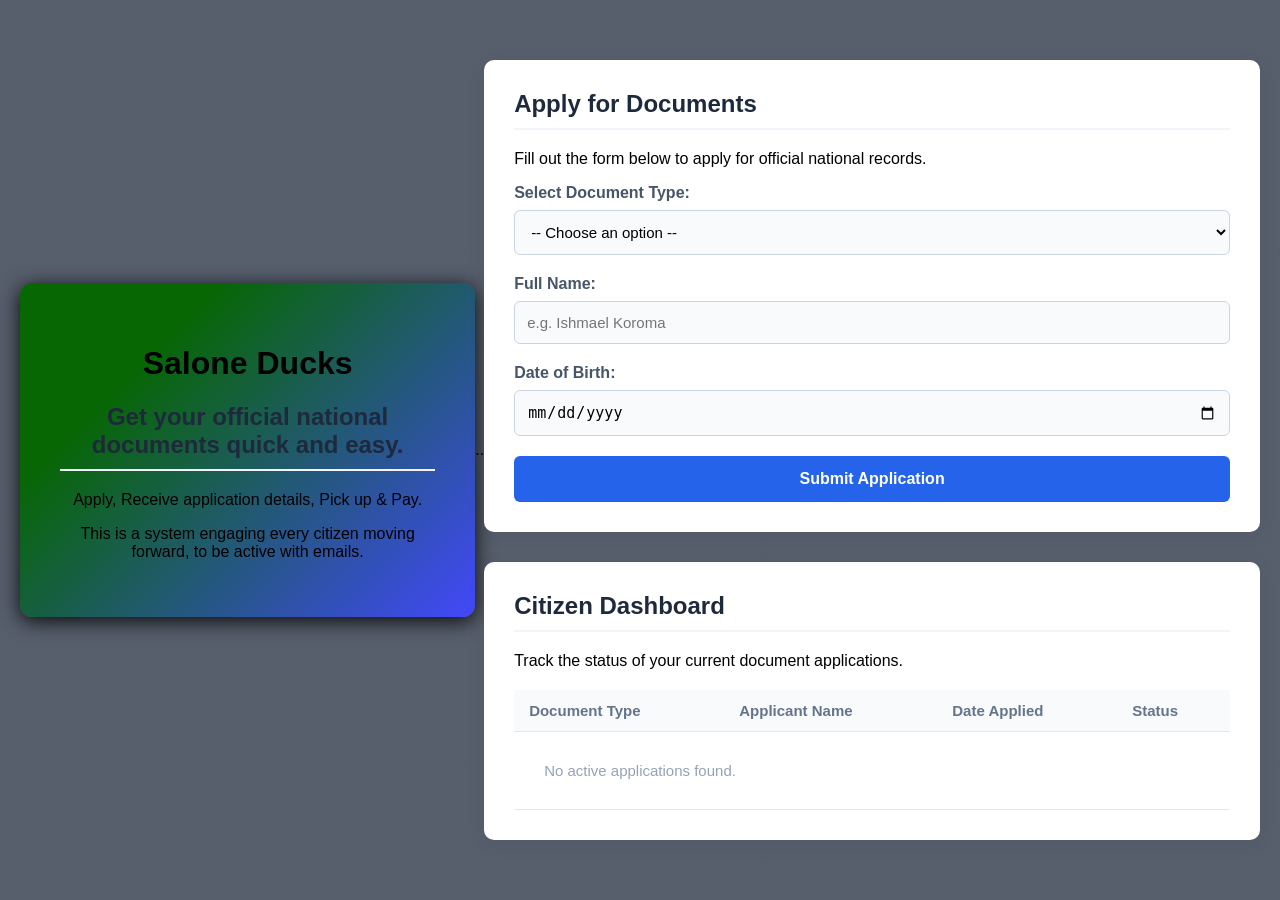
==== index.html @ 79b1b348 "Add files via upload" ====
<!DOCTYPE html>
<html lang="en">
<head>
    <meta charset="UTF-8">
    <meta name="viewport" content="width=device-width, initial-scale=1.0">
    <title>National Document Gateway</title>
    <link rel="stylesheet" href="style.css">
</head>
<body>

    <div class="hero">
    
            <h1>Salone Ducks</h1>
            <h2>Get your official national documents quick and easy.</h2>
            <p>Apply, Receive application details, Pick up & Pay.</p>
            <p>This is a system engaging every citizen moving forward, to be active with emails.</p>


    </div>

    <div>
        <p>..</p>
    </div>

    <div class="portal-layout">
        <div class="form-container">
            <h2>Apply for Documents</h2>
            <p>Fill out the form below to apply for official national records.</p>
            
            <form id="applicationForm">
                <div class="form-group">
                    <label for="documentType">Select Document Type:</label>
                    <select id="documentType" required>
                        <option value="" disabled selected>-- Choose an option --</option>
                        <option value="National ID">National ID Card</option>
                        <option value="Passport">National Passport</option>
                        <option value="Drivers License">Driver's License</option>
                    </select>
                </div>

                <div class="form-group">
                    <label for="fullName">Full Name:</label>
                    <input type="text" id="fullName" placeholder="e.g. Ishmael Koroma" required>
                </div>

                <div class="form-group">
                    <label for="dob">Date of Birth:</label>
                    <input type="date" id="dob" required>
                </div>

                <button type="submit" id="submitBtn">Submit Application</button>
            </form>
        </div>

        <div class="dashboard-container">
            <h2>Citizen Dashboard</h2>
            <p>Track the status of your current document applications.</p>
            
            <table class="dashboard-table">
                <thead>
                    <tr>
                        <th>Document Type</th>
                        <th>Applicant Name</th>
                        <th>Date Applied</th>
                        <th>Status</th>
                    </tr>
                </thead>
                <tbody id="dashboardRows">
                    <tr id="noDataRow">
                        <td colspan="4" class="no-data">No active applications found.</td>
                    </tr>
                </tbody>
            </table>
        </div>
    </div>

    <script src="script.js"></script>
</body>
</html>
---- style.css ----
body {
    font-family: 'Segoe UI', Tahoma, Geneva, Verdana, sans-serif;
    background: linear-gradient(135deg, #f4f6f8 0%, #e2e8f0 100%);
    margin: 0;
    padding: 20px;
    display: flex;
    justify-content: center;
    align-items: center;
    min-height: 100vh;
    box-sizing: border-box;
}

.hero {
    background: linear-gradient(135deg, #076703 25%, #4248fa 100%);
    padding: 40px;
    border-radius: 12px;
    text-align: center;
    max-width: 800px;
    box-shadow: 0 4px 20px rgba(0, 0, 0, 0.9);
}

/* Two-column responsive layout */
.portal-layout {
    display: flex;
    gap: 30px;
    width: 100%;
    max-width: 1100px;
    flex-wrap: wrap; /* Wraps cleanly on smaller laptop screens */
}

.form-container, .dashboard-container {
    background-color: #ffffff;
    padding: 30px;
    border-radius: 10px;
    box-shadow: 0 4px 20px rgba(0, 0, 0, 0.05);
    flex: 1;
    min-width: 320px; /* Forces wrap on mobile */
}

h2 {
    color: #1e293b;
    margin-top: 0;
    border-bottom: 2px solid #f1f5f9;
    padding-bottom: 10px;
}

.form-group {
    margin-bottom: 20px;
}

label {
    display: block;
    margin-bottom: 8px;
    font-weight: 600;
    color: #475569;
}

input[type="text"], input[type="date"], select {
    width: 100%;
    padding: 12px;
    border: 1px solid #cbd5e1;
    border-radius: 6px;
    box-sizing: border-box;
    font-size: 15px;
    background-color: #f8fafc;
}

button {
    width: 100%;
    padding: 14px;
    background-color: #2563eb;
    color: white;
    border: none;
    border-radius: 6px;
    font-size: 16px;
    font-weight: bold;
    cursor: pointer;
    transition: background-color 0.2s;
}

button:hover {
    background-color: #1d4ed8;
}

/* Dashboard Table Styling */
.dashboard-table {
    width: 100%;
    border-collapse: collapse;
    margin-top: 20px;
    font-size: 15px;
}

.dashboard-table th, .dashboard-table td {
    padding: 12px 15px;
    text-align: left;
    border-bottom: 1px solid #e2e8f0;
}

.dashboard-table th {
    background-color: #f8fafc;
    color: #64748b;
    font-weight: 600;
}

.no-data {
    text-align: center;
    color: #94a3b8;
    padding: 30px !important;
}

/* Status Badges */
.status-badge {
    padding: 6px 12px;
    border-radius: 50px;
    font-size: 12px;
    font-weight: 600;
    text-transform: uppercase;
}

.pending {
    background-color: #fef3c7;
    color: #d97706;
}
body {
    font-family: 'Segoe UI', Tahoma, Geneva, Verdana, sans-serif;
    
    /* 1. Add your image file name or an online image URL inside url() */
    background-image: linear-gradient(rgba(30, 41, 59, 0.75), rgba(30, 41, 59, 0.75)), 
                     url('background.jpg'); 
    
    /* 2. Scale and center the image so it doesn't distort or repeat */
    background-size: cover;
    background-position: center;
    background-attachment: fixed; /* Keeps background stationary while scrolling */
    
    margin: 0;
    padding: 20px;
    display: flex;
    justify-content: center;
    align-items: center;
    min-height: 100vh;
    box-sizing: border-box;
}
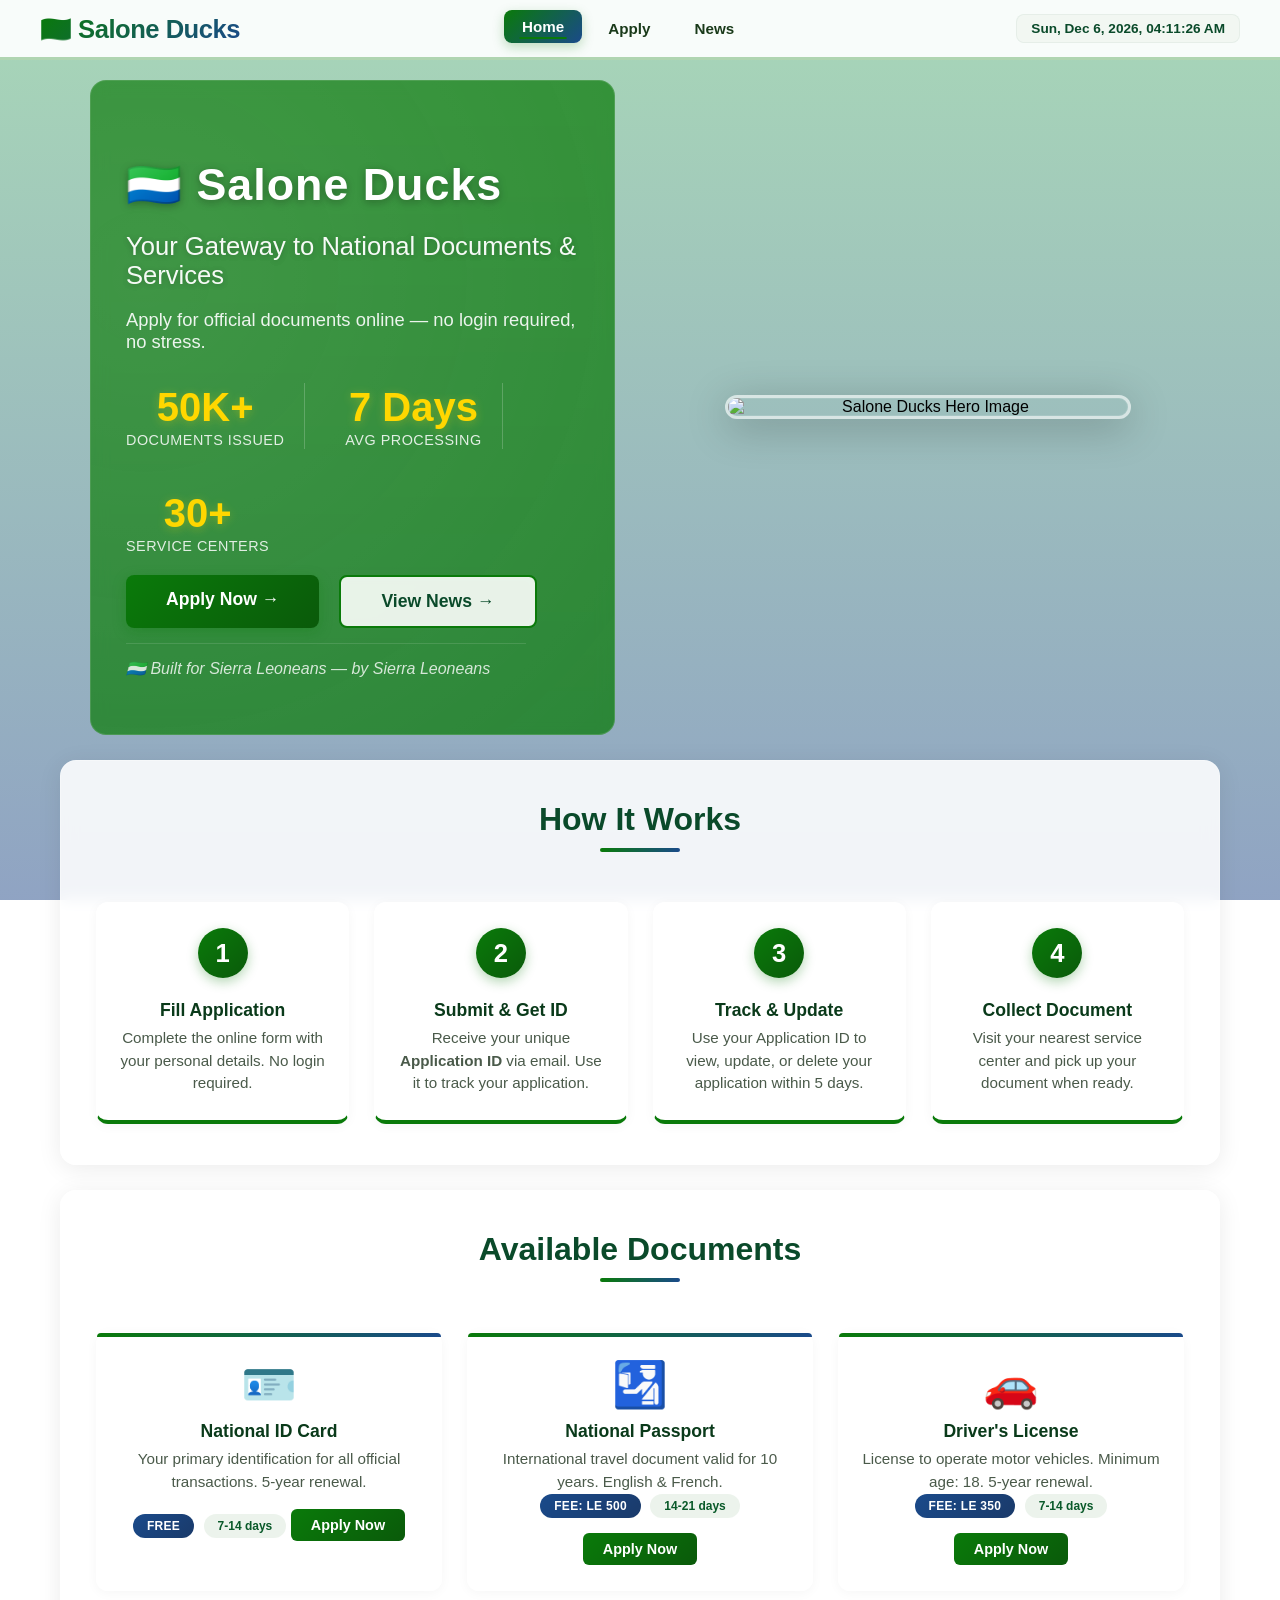
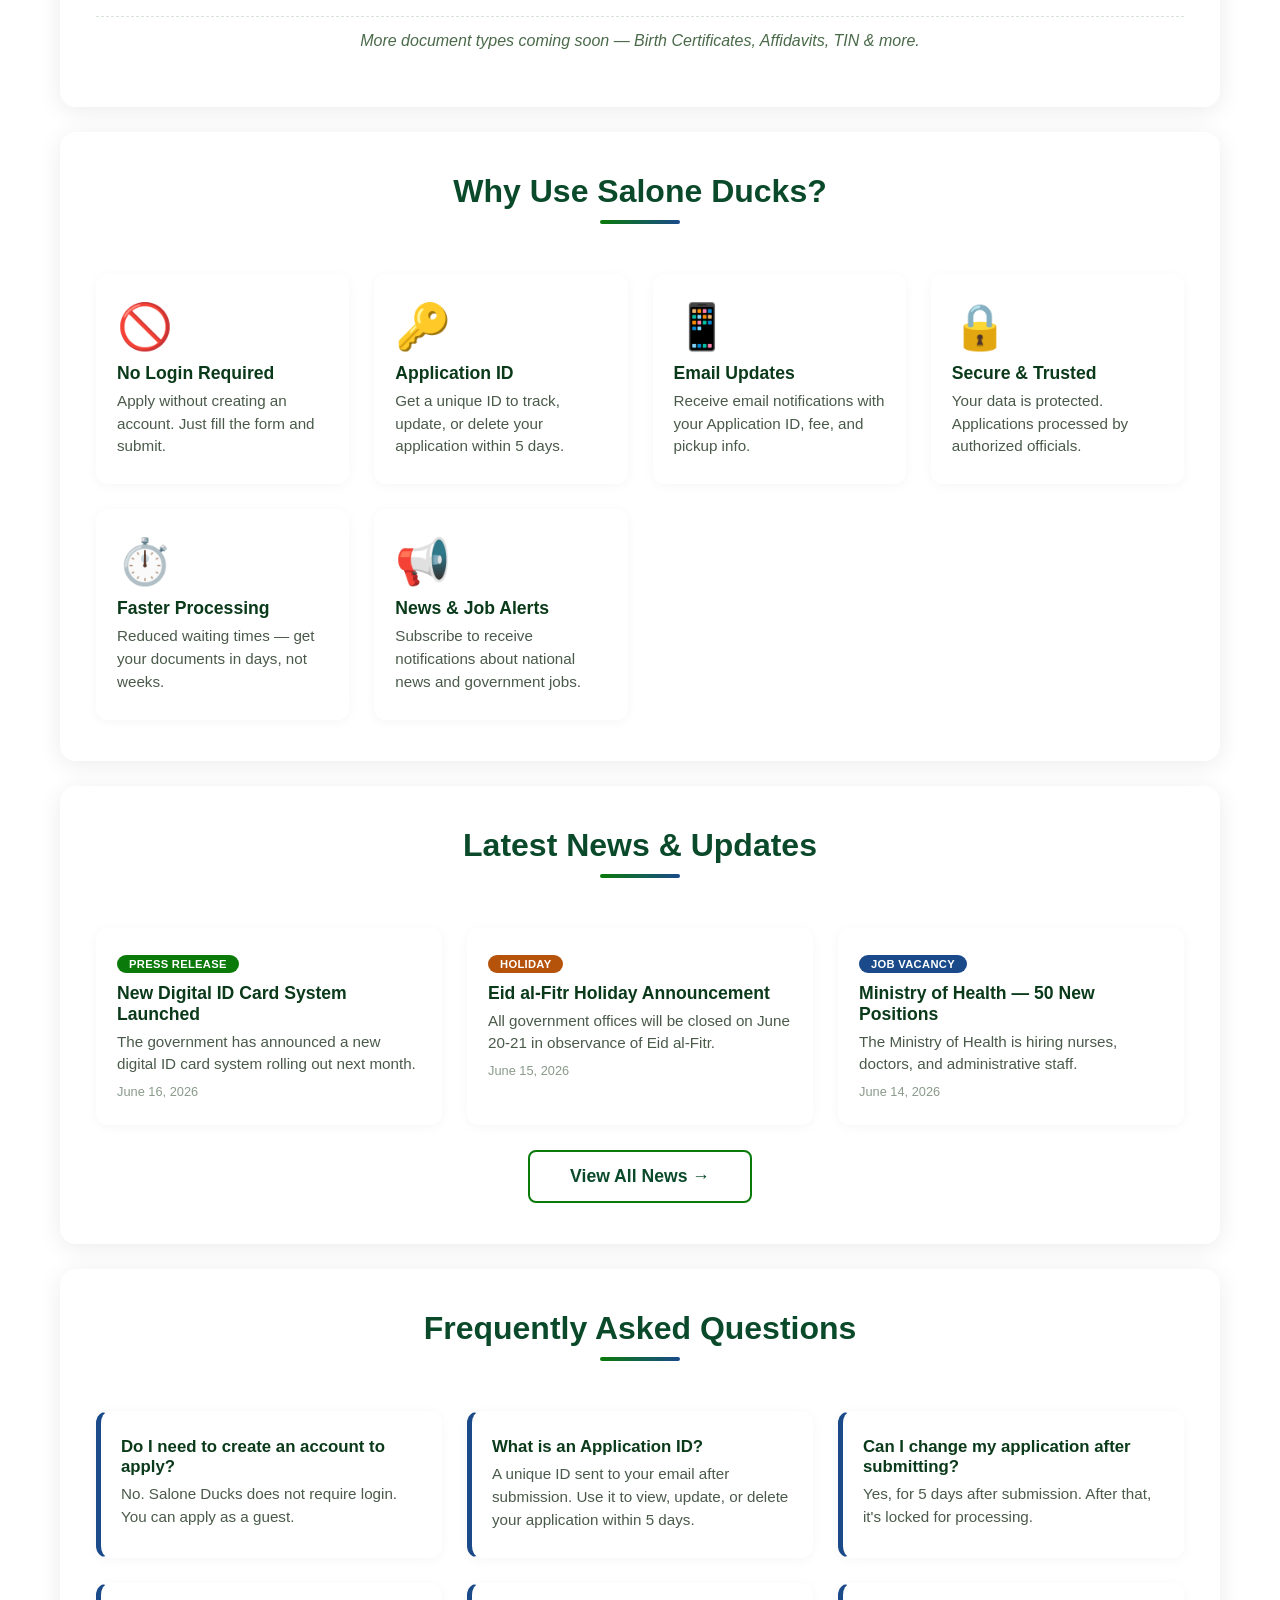
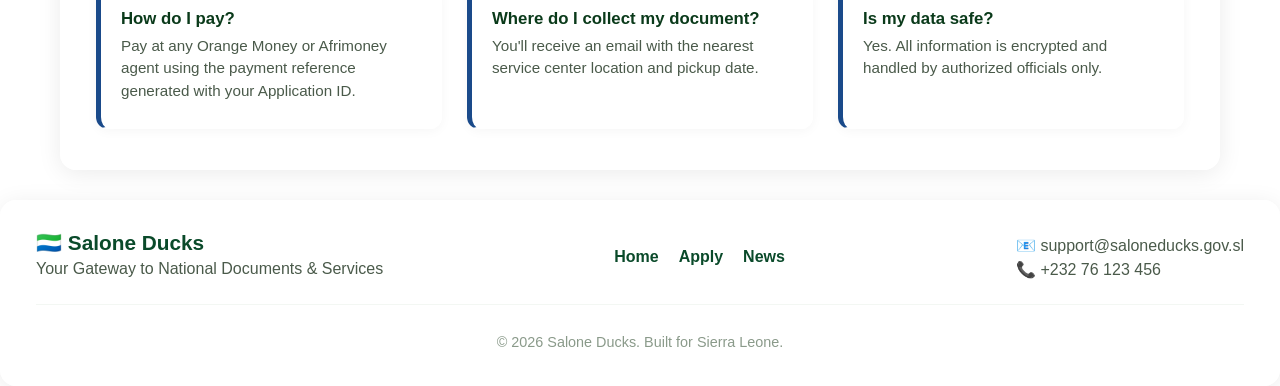
==== commit ff405d04: "Add files via upload" ====
--- a/index.html
+++ b/index.html
@@ -3,77 +3,255 @@
 <head>
     <meta charset="UTF-8">
     <meta name="viewport" content="width=device-width, initial-scale=1.0">
-    <title>National Document Gateway</title>
+    <title>Salone Ducks — Home</title>
     <link rel="stylesheet" href="style.css">
 </head>
 <body>
 
-    <div class="hero">
-    
-            <h1>Salone Ducks</h1>
-            <h2>Get your official national documents quick and easy.</h2>
-            <p>Apply, Receive application details, Pick up & Pay.</p>
-            <p>This is a system engaging every citizen moving forward, to be active with emails.</p>
-
-
-    </div>
-
-    <div>
-        <p>..</p>
-    </div>
-
-    <div class="portal-layout">
-        <div class="form-container">
-            <h2>Apply for Documents</h2>
-            <p>Fill out the form below to apply for official national records.</p>
-            
-            <form id="applicationForm">
-                <div class="form-group">
-                    <label for="documentType">Select Document Type:</label>
-                    <select id="documentType" required>
-                        <option value="" disabled selected>-- Choose an option --</option>
-                        <option value="National ID">National ID Card</option>
-                        <option value="Passport">National Passport</option>
-                        <option value="Drivers License">Driver's License</option>
-                    </select>
+<header>
+    <nav class="navbar">
+        <div class="nav-brand">
+            <h1>🇸🇱 Salone Ducks</h1>
+        </div>
+        <ul class="nav-menu">
+            <li><a href="index.html" class="active">Home</a></li>
+            <li><a href="application.html">Apply</a></li>
+            <li><a href="news.html">News</a></li>
+        </ul>
+        <div class="nav-clock" id="liveClock">
+            <span id="clockDisplay">Loading time...</span>
+        </div>
+        <button class="nav-toggle" aria-label="Toggle menu">
+            <span></span><span></span><span></span>
+        </button>
+    </nav>
+</header>
+
+<div class="main-wrapper">
+
+    <!-- ===== HERO SECTION — UPDATED ===== -->
+    <section class="hero">
+        <div class="hero-grid">
+            <!-- LEFT COLUMN: Content with green background -->
+            <div class="hero-content">
+                <h1>🇸🇱 Salone Ducks</h1>
+                <h2>Your Gateway to National Documents &amp; Services</h2>
+                <p>Apply for official documents online — no login required, no stress.</p>
+                
+                <div class="hero-stats">
+                    <div class="stat-item">
+                        <span class="stat-number">50K+</span>
+                        <span class="stat-label">Documents Issued</span>
+                    </div>
+                    <div class="stat-item">
+                        <span class="stat-number">7 Days</span>
+                        <span class="stat-label">Avg Processing</span>
+                    </div>
+                    <div class="stat-item">
+                        <span class="stat-number">30+</span>
+                        <span class="stat-label">Service Centers</span>
+                    </div>
                 </div>
 
-                <div class="form-group">
-                    <label for="fullName">Full Name:</label>
-                    <input type="text" id="fullName" placeholder="e.g. Ishmael Koroma" required>
+                <div class="hero-actions">
+                    <a href="application.html" class="btn-primary">Apply Now →</a>
+                    <a href="news.html" class="btn-secondary">View News →</a>
                 </div>
 
-                <div class="form-group">
-                    <label for="dob">Date of Birth:</label>
-                    <input type="date" id="dob" required>
+                <p class="hero-sub">🇸🇱 Built for Sierra Leoneans — by Sierra Leoneans</p>
+            </div>
+
+            <!-- RIGHT COLUMN: Image with NO background, just shadow + solid border -->
+            <div class="hero-image">
+                <div class="image-placeholder">
+                    <!-- Replace the src with your actual hero image -->
+                    <img src="img/logo.jpg" alt="Salone Ducks Hero Image" class="hero-img">
+                    <!-- If you don't have an image yet, uncomment the line below and comment out the img tag above -->
+                    <!-- <span class="placeholder-icon">🪪</span> -->
                 </div>
-
-                <button type="submit" id="submitBtn">Submit Application</button>
-            </form>
-        </div>
-
-        <div class="dashboard-container">
-            <h2>Citizen Dashboard</h2>
-            <p>Track the status of your current document applications.</p>
-            
-            <table class="dashboard-table">
-                <thead>
-                    <tr>
-                        <th>Document Type</th>
-                        <th>Applicant Name</th>
-                        <th>Date Applied</th>
-                        <th>Status</th>
-                    </tr>
-                </thead>
-                <tbody id="dashboardRows">
-                    <tr id="noDataRow">
-                        <td colspan="4" class="no-data">No active applications found.</td>
-                    </tr>
-                </tbody>
-            </table>
-        </div>
-    </div>
-
-    <script src="script.js"></script>
+            </div>
+        </div>
+    </section>
+
+    <!-- ===== HOW IT WORKS ===== -->
+    <section class="info-section">
+        <h2 class="section-title">How It Works</h2>
+        <div class="steps-grid">
+            <div class="step-card">
+                <div class="step-number">1</div>
+                <h3>Fill Application</h3>
+                <p>Complete the online form with your personal details. No login required.</p>
+            </div>
+            <div class="step-card">
+                <div class="step-number">2</div>
+                <h3>Submit &amp; Get ID</h3>
+                <p>Receive your unique <strong>Application ID</strong> via email. Use it to track your application.</p>
+            </div>
+            <div class="step-card">
+                <div class="step-number">3</div>
+                <h3>Track &amp; Update</h3>
+                <p>Use your Application ID to view, update, or delete your application within 5 days.</p>
+            </div>
+            <div class="step-card">
+                <div class="step-number">4</div>
+                <h3>Collect Document</h3>
+                <p>Visit your nearest service center and pick up your document when ready.</p>
+            </div>
+        </div>
+    </section>
+
+    <!-- ===== AVAILABLE DOCUMENTS ===== -->
+    <section class="info-section documents-section">
+        <h2 class="section-title">Available Documents</h2>
+        <div class="documents-grid">
+            <div class="doc-card">
+                <span class="doc-icon">🪪</span>
+                <h3>National ID Card</h3>
+                <p>Your primary identification for all official transactions. 5-year renewal.</p>
+                <span class="doc-badge paid">Free</span>
+                <span class="doc-time">7-14 days</span>
+                <a href="application.html?doc=id" class="doc-apply-btn">Apply Now</a>
+            </div>
+            <div class="doc-card">
+                <span class="doc-icon">🛂</span>
+                <h3>National Passport</h3>
+                <p>International travel document valid for 10 years. English &amp; French.</p>
+                <span class="doc-badge paid">Fee: Le 500</span>
+                <span class="doc-time">14-21 days</span>
+                <a href="application.html?doc=passport" class="doc-apply-btn">Apply Now</a>
+            </div>
+            <div class="doc-card">
+                <span class="doc-icon">🚗</span>
+                <h3>Driver's License</h3>
+                <p>License to operate motor vehicles. Minimum age: 18. 5-year renewal.</p>
+                <span class="doc-badge paid">Fee: Le 350</span>
+                <span class="doc-time">7-14 days</span>
+                <a href="application.html?doc=license" class="doc-apply-btn">Apply Now</a>
+            </div>
+        </div>
+        <p class="more-docs"><em>More document types coming soon — Birth Certificates, Affidavits, TIN &amp; more.</em></p>
+    </section>
+
+    <!-- ===== WHY USE SALONE DUCKS ===== -->
+    <section class="info-section benefits-section">
+        <h2 class="section-title">Why Use Salone Ducks?</h2>
+        <div class="benefits-grid">
+            <div class="benefit-card">
+                <span class="benefit-icon">🚫</span>
+                <h3>No Login Required</h3>
+                <p>Apply without creating an account. Just fill the form and submit.</p>
+            </div>
+            <div class="benefit-card">
+                <span class="benefit-icon">🔑</span>
+                <h3>Application ID</h3>
+                <p>Get a unique ID to track, update, or delete your application within 5 days.</p>
+            </div>
+            <div class="benefit-card">
+                <span class="benefit-icon">📱</span>
+                <h3>Email Updates</h3>
+                <p>Receive email notifications with your Application ID, fee, and pickup info.</p>
+            </div>
+            <div class="benefit-card">
+                <span class="benefit-icon">🔒</span>
+                <h3>Secure &amp; Trusted</h3>
+                <p>Your data is protected. Applications processed by authorized officials.</p>
+            </div>
+            <div class="benefit-card">
+                <span class="benefit-icon">⏱️</span>
+                <h3>Faster Processing</h3>
+                <p>Reduced waiting times — get your documents in days, not weeks.</p>
+            </div>
+            <div class="benefit-card">
+                <span class="benefit-icon">📢</span>
+                <h3>News &amp; Job Alerts</h3>
+                <p>Subscribe to receive notifications about national news and government jobs.</p>
+            </div>
+        </div>
+    </section>
+
+    <!-- ===== LATEST NEWS & UPDATES ===== -->
+    <section class="info-section news-preview-section">
+        <h2 class="section-title">Latest News &amp; Updates</h2>
+        <div class="news-preview-grid">
+            <div class="news-preview-card">
+                <span class="news-tag press">Press Release</span>
+                <h3>New Digital ID Card System Launched</h3>
+                <p>The government has announced a new digital ID card system rolling out next month.</p>
+                <span class="news-date">June 16, 2026</span>
+            </div>
+            <div class="news-preview-card">
+                <span class="news-tag holiday">Holiday</span>
+                <h3>Eid al-Fitr Holiday Announcement</h3>
+                <p>All government offices will be closed on June 20-21 in observance of Eid al-Fitr.</p>
+                <span class="news-date">June 15, 2026</span>
+            </div>
+            <div class="news-preview-card">
+                <span class="news-tag job">Job Vacancy</span>
+                <h3>Ministry of Health — 50 New Positions</h3>
+                <p>The Ministry of Health is hiring nurses, doctors, and administrative staff.</p>
+                <span class="news-date">June 14, 2026</span>
+            </div>
+        </div>
+        <div class="news-preview-actions">
+            <a href="news.html" class="btn-secondary">View All News →</a>
+        </div>
+    </section>
+
+    <!-- ===== FAQ ===== -->
+    <section class="info-section trust-section">
+        <h2 class="section-title">Frequently Asked Questions</h2>
+        <div class="faq-grid">
+            <div class="faq-item">
+                <h4>Do I need to create an account to apply?</h4>
+                <p>No. Salone Ducks does not require login. You can apply as a guest.</p>
+            </div>
+            <div class="faq-item">
+                <h4>What is an Application ID?</h4>
+                <p>A unique ID sent to your email after submission. Use it to view, update, or delete your application within 5 days.</p>
+            </div>
+            <div class="faq-item">
+                <h4>Can I change my application after submitting?</h4>
+                <p>Yes, for 5 days after submission. After that, it's locked for processing.</p>
+            </div>
+            <div class="faq-item">
+                <h4>How do I pay?</h4>
+                <p>Pay at any Orange Money or Afrimoney agent using the payment reference generated with your Application ID.</p>
+            </div>
+            <div class="faq-item">
+                <h4>Where do I collect my document?</h4>
+                <p>You'll receive an email with the nearest service center location and pickup date.</p>
+            </div>
+            <div class="faq-item">
+                <h4>Is my data safe?</h4>
+                <p>Yes. All information is encrypted and handled by authorized officials only.</p>
+            </div>
+        </div>
+    </section>
+
+
+
+</div>
+    <!-- ===== FOOTER ===== -->
+    <footer class="site-footer">
+        <div class="footer-content">
+            <div class="footer-brand">
+                <h3>🇸🇱 Salone Ducks</h3>
+                <p>Your Gateway to National Documents &amp; Services</p>
+            </div>
+            <div class="footer-links">
+                <a href="index.html">Home</a>
+                <a href="application.html">Apply</a>
+                <a href="news.html">News</a>
+            </div>
+            <div class="footer-contact">
+                <p>📧 support@saloneducks.gov.sl</p>
+                <p>📞 +232 76 123 456</p>
+            </div>
+        </div>
+        <div class="footer-bottom">
+            <p>&copy; 2026 Salone Ducks. Built for Sierra Leone.</p>
+        </div>
+    </footer>
+<script src="script.js"></script>
 </body>
 </html>
--- a/style.css
+++ b/style.css
@@ -1,143 +1,986 @@
+/* ============================================================
+   BODY & BACKGROUND
+   ============================================================ */
 body {
     font-family: 'Segoe UI', Tahoma, Geneva, Verdana, sans-serif;
-    background: linear-gradient(135deg, #f4f6f8 0%, #e2e8f0 100%);
+    background-image: linear-gradient(rgba(5, 139, 50, 0.35), rgba(8, 52, 122, 0.45)), url('img/background.jpg');
+    background-size: cover;
+    background-position: center;
+    background-attachment: fixed;
     margin: 0;
+    padding: 0;
+    min-height: 100vh;
+    box-sizing: border-box;
+}
+
+/* ============================================================
+   HEADER — FULL WIDTH, STICKY
+   ============================================================ */
+header {
+    width: 100%;
+    background: rgba(255, 255, 255, 0.92);
+    backdrop-filter: blur(12px);
+    -webkit-backdrop-filter: blur(12px);
+    border-bottom: 3px solid rgba(10, 122, 10, 0.3);
+    position: sticky;
+    top: 0;
+    z-index: 100;
+    padding: 0 20px;
+    box-sizing: border-box;
+}
+
+.navbar {
+    display: flex;
+    justify-content: space-between;
+    align-items: center;
+    padding: 12px 0;
+    flex-wrap: wrap;
+    gap: 15px;
+    max-width: 1200px;
+    margin: 0 auto;
+}
+
+.nav-brand h1 {
+    margin: 0;
+    font-size: 1.6rem;
+    font-weight: 700;
+    background: linear-gradient(135deg, #0a7a0a, #1a4a8a);
+    -webkit-background-clip: text;
+    -webkit-text-fill-color: transparent;
+    background-clip: text;
+    letter-spacing: -0.5px;
+}
+
+.nav-menu {
+    display: flex;
+    list-style: none;
+    margin: 0;
+    padding: 0;
+    gap: 8px;
+    flex-wrap: wrap;
+}
+
+.nav-menu li {
+    margin: 0;
+}
+
+.nav-menu a {
+    display: block;
+    padding: 8px 18px;
+    color: #1a3a1a;
+    text-decoration: none;
+    font-weight: 600;
+    font-size: 0.95rem;
+    border-radius: 8px;
+    transition: all 0.2s;
+    position: relative;
+}
+
+.nav-menu a:hover,
+.nav-menu a.active {
+    background: linear-gradient(135deg, #0a7a0a, #1a4a8a);
+    color: #ffffff;
+    transform: translateY(-2px);
+    box-shadow: 0 4px 12px rgba(10, 122, 10, 0.25);
+}
+
+.nav-menu a::after {
+    content: '';
+    position: absolute;
+    bottom: 4px;
+    left: 50%;
+    width: 0;
+    height: 2px;
+    background: #0a7a0a;
+    transition: all 0.3s;
+    transform: translateX(-50%);
+}
+
+.nav-menu a:hover::after,
+.nav-menu a.active::after {
+    width: 60%;
+}
+
+/* Mobile hamburger */
+.nav-toggle {
+    display: none;
+    flex-direction: column;
+    gap: 5px;
+    background: none;
+    border: none;
+    padding: 8px;
+    cursor: pointer;
+    width: 40px;
+    height: 40px;
+    justify-content: center;
+    align-items: center;
+}
+
+.nav-toggle span {
+    display: block;
+    width: 28px;
+    height: 3px;
+    background: #0a3a1a;
+    border-radius: 4px;
+    transition: all 0.3s;
+}
+
+/* Navbar Clock */
+.nav-clock {
+    font-size: 0.85rem;
+    color: #0a4a2a;
+    font-weight: 600;
+    background: rgba(240, 245, 240, 0.8);
+    padding: 6px 14px;
+    border-radius: 8px;
+    white-space: nowrap;
+    border: 1px solid rgba(220, 232, 224, 0.6);
+}
+
+/* ============================================================
+   MAIN WRAPPER
+   ============================================================ */
+.main-wrapper {
+    width: 100%;
+    max-width: 1200px;
+    margin: 0 auto;
     padding: 20px;
+    box-sizing: border-box;
+    display: flex;
+    flex-direction: column;
+    gap: 25px;
+}
+
+/* ============================================================
+   ALL SECTIONS — Semi-Transparent
+   ============================================================ */
+.hero,
+.info-section,
+.site-footer {
+    width: 100%;
+    background: rgba(255, 255, 255, 0.88);
+    backdrop-filter: blur(8px);
+    -webkit-backdrop-filter: blur(8px);
+    border-radius: 16px;
+    box-shadow: 0 4px 24px rgba(0, 0, 0, 0.08);
+    border: 1px solid rgba(255, 255, 255, 0.3);
+    box-sizing: border-box;
+    padding: 40px 35px;
+}
+
+/* ============================================================
+   HERO — TWO COLUMN LAYOUT (UPDATED)
+   ============================================================ */
+.hero {
+    background: transparent;
+    backdrop-filter: none;
+    -webkit-backdrop-filter: none;
+    border: none;
+    box-shadow: none;
+    padding: 0;
+}
+
+.hero-grid {
+    display: grid;
+    grid-template-columns: 1fr 1fr;
+    gap: 50px;
+    align-items: center;
+    max-width: 1100px;
+    margin: 0 auto;
+    position: relative;
+}
+
+/* ===== LEFT COLUMN — Green Background ===== */
+.hero-content {
+    background: rgba(10, 122, 10, 0.75);
+    backdrop-filter: blur(8px);
+    -webkit-backdrop-filter: blur(8px);
+    border-radius: 16px;
+    padding: 40px 35px;
+    border: 1px solid rgba(255, 255, 255, 0.15);
+    position: relative;
+    overflow: hidden;
+    text-align: left;
+}
+
+.hero-content::before {
+    content: '';
+    position: absolute;
+    top: -50%;
+    left: -50%;
+    width: 200%;
+    height: 200%;
+    background: radial-gradient(circle at 30% 40%, rgba(255, 255, 255, 0.08) 0%, transparent 60%);
+    pointer-events: none;
+}
+
+.hero-content h1 {
+    font-size: 2.8rem;
+    margin-bottom: 8px;
+    font-weight: 700;
+    letter-spacing: 1px;
+    text-shadow: 0 2px 8px rgba(0, 0, 0, 0.3);
+    color: white;
+    position: relative;
+}
+
+.hero-content h2 {
+    font-size: 1.6rem;
+    font-weight: 400;
+    margin-bottom: 12px;
+    opacity: 0.95;
+    text-shadow: 0 1px 6px rgba(0, 0, 0, 0.25);
+    color: white;
+    position: relative;
+}
+
+.hero-content p {
+    font-size: 1.15rem;
+    opacity: 0.9;
+    max-width: 500px;
+    color: white;
+    position: relative;
+}
+
+.hero-content .hero-stats {
+    justify-content: flex-start;
+    gap: 40px;
+    margin: 30px 0 20px 0;
+    display: flex;
+    flex-wrap: wrap;
+    position: relative;
+}
+
+.hero-content .stat-item {
+    text-align: center;
+    padding: 0 20px 0 0;
+    border-right: 1px solid rgba(255, 255, 255, 0.2);
+}
+
+.hero-content .stat-item:last-child {
+    border-right: none;
+}
+
+.hero-content .stat-number {
+    display: block;
+    font-size: 2.5rem;
+    font-weight: 800;
+    color: #ffd700;
+    text-shadow: 0 2px 10px rgba(255, 215, 0, 0.3);
+    line-height: 1.2;
+}
+
+.hero-content .stat-label {
+    font-size: 0.9rem;
+    opacity: 0.85;
+    text-transform: uppercase;
+    letter-spacing: 0.5px;
+    color: white;
+}
+
+.hero-content .hero-actions {
+    display: flex;
+    gap: 20px;
+    justify-content: flex-start;
+    margin: 20px 0 15px 0;
+    flex-wrap: wrap;
+    position: relative;
+}
+
+.hero-content .hero-sub {
+    font-size: 1rem;
+    margin-top: 15px;
+    opacity: 0.8;
+    font-style: italic;
+    position: relative;
+    border-top: 1px solid rgba(255, 255, 255, 0.15);
+    padding-top: 15px;
+    max-width: 400px;
+    color: white;
+}
+
+/* ===== RIGHT COLUMN — No Background, Just Shadow + Border ===== */
+.hero-image {
     display: flex;
     justify-content: center;
     align-items: center;
-    min-height: 100vh;
-    box-sizing: border-box;
-}
-
-.hero {
-    background: linear-gradient(135deg, #076703 25%, #4248fa 100%);
-    padding: 40px;
+}
+
+.image-placeholder {
+    background: transparent;
+    backdrop-filter: none;
+    -webkit-backdrop-filter: none;
+    border-radius: 16px;
+    padding: 0;
+    text-align: center;
+    border: 3px solid rgba(255, 255, 255, 0.6);
+    box-shadow: 0 8px 40px rgba(0, 0, 0, 0.25), 0 0 0 1px rgba(255, 255, 255, 0.1) inset;
+    width: 100%;
+    max-width: 400px;
+    overflow: hidden;
+    transition: all 0.3s;
+}
+
+.image-placeholder:hover {
+    box-shadow: 0 12px 60px rgba(0, 0, 0, 0.35);
+    border-color: rgba(255, 255, 255, 0.8);
+}
+
+.hero-img {
+    width: 100%;
+    height: auto;
+    display: block;
+    object-fit: cover;
+}
+
+/* Fallback icon if image is missing */
+.placeholder-icon {
+    font-size: 5rem;
+    display: block;
+    padding: 40px 20px;
+    color: rgba(255, 255, 255, 0.7);
+}
+
+/* ============================================================
+   BUTTONS
+   ============================================================ */
+.btn-primary {
+    display: inline-block;
+    padding: 14px 40px;
+    background: linear-gradient(135deg, #0a7a0a, #0a5a0a);
+    color: white;
+    text-decoration: none;
+    font-weight: 700;
+    font-size: 1.1rem;
+    border-radius: 8px;
+    box-shadow: 0 4px 14px rgba(10, 122, 10, 0.3);
+    transition: all 0.2s;
+    border: none;
+    cursor: pointer;
+}
+
+.btn-primary:hover {
+    background: linear-gradient(135deg, #0a8a0a, #0a4a0a);
+    box-shadow: 0 6px 20px rgba(10, 122, 10, 0.4);
+    transform: translateY(-2px);
+}
+
+.btn-secondary {
+    display: inline-block;
+    padding: 14px 40px;
+    background: rgba(255, 255, 255, 0.9);
+    color: #0a4a2a;
+    text-decoration: none;
+    font-weight: 700;
+    font-size: 1.1rem;
+    border-radius: 8px;
+    border: 2px solid #0a7a0a;
+    transition: all 0.2s;
+    backdrop-filter: blur(4px);
+    cursor: pointer;
+}
+
+.btn-secondary:hover {
+    background: #0a7a0a;
+    color: white;
+    transform: translateY(-2px);
+}
+
+/* ============================================================
+   SECTION TITLES
+   ============================================================ */
+.section-title {
+    text-align: center;
+    color: #0a4a2a;
+    font-size: 2rem;
+    font-weight: 700;
+    margin-top: 0;
+    margin-bottom: 35px;
+    padding-bottom: 15px;
+    position: relative;
+}
+
+.section-title::after {
+    content: '';
+    display: block;
+    width: 80px;
+    height: 4px;
+    background: linear-gradient(90deg, #0a7a0a, #1a4a8a);
+    margin: 10px auto 0;
+    border-radius: 4px;
+}
+
+/* ============================================================
+   GRIDS
+   ============================================================ */
+.steps-grid,
+.benefits-grid,
+.documents-grid,
+.faq-grid,
+.news-preview-grid {
+    display: grid;
+    gap: 25px;
+}
+
+.steps-grid {
+    grid-template-columns: repeat(auto-fit, minmax(200px, 1fr));
+}
+
+.benefits-grid {
+    grid-template-columns: repeat(auto-fit, minmax(250px, 1fr));
+}
+
+.documents-grid {
+    grid-template-columns: repeat(auto-fit, minmax(220px, 1fr));
+}
+
+.faq-grid {
+    grid-template-columns: repeat(auto-fit, minmax(280px, 1fr));
+}
+
+.news-preview-grid {
+    grid-template-columns: repeat(auto-fit, minmax(280px, 1fr));
+}
+
+/* ============================================================
+   CARDS
+   ============================================================ */
+.step-card,
+.benefit-card,
+.doc-card,
+.faq-item,
+.news-preview-card {
+    background: rgba(255, 255, 255, 0.7);
+    backdrop-filter: blur(4px);
+    -webkit-backdrop-filter: blur(4px);
     border-radius: 12px;
+    border: 1px solid rgba(255, 255, 255, 0.4);
+    box-shadow: 0 2px 12px rgba(0, 0, 0, 0.04);
+    padding: 25px 20px;
+    transition: all 0.2s;
+}
+
+.step-card {
     text-align: center;
-    max-width: 800px;
-    box-shadow: 0 4px 20px rgba(0, 0, 0, 0.9);
-}
-
-/* Two-column responsive layout */
-.portal-layout {
+    border-bottom: 4px solid #0a7a0a;
+}
+
+.step-card:hover,
+.benefit-card:hover {
+    transform: translateY(-3px);
+    box-shadow: 0 6px 20px rgba(0, 0, 0, 0.08);
+}
+
+.step-number {
+    display: inline-block;
+    background: linear-gradient(135deg, #0a7a0a, #0a5a0a);
+    color: white;
+    font-size: 1.6rem;
+    font-weight: 800;
+    width: 50px;
+    height: 50px;
+    line-height: 50px;
+    border-radius: 50%;
+    margin-bottom: 12px;
+    box-shadow: 0 4px 12px rgba(10, 122, 10, 0.3);
+}
+
+.step-card h3,
+.benefit-card h3,
+.doc-card h3,
+.news-preview-card h3 {
+    margin: 10px 0 6px 0;
+    color: #0a3a1a;
+    font-size: 1.1rem;
+}
+
+.step-card p,
+.benefit-card p,
+.doc-card p,
+.news-preview-card p {
+    margin: 0;
+    color: #4a5a4a;
+    font-size: 0.95rem;
+    line-height: 1.5;
+}
+
+.benefit-icon,
+.doc-icon {
+    font-size: 2.8rem;
+    display: block;
+    margin-bottom: 10px;
+}
+
+/* ============================================================
+   DOCUMENT CARDS
+   ============================================================ */
+.doc-card {
+    text-align: center;
+    position: relative;
+}
+
+.doc-card::after {
+    content: '';
+    position: absolute;
+    top: 0;
+    left: 0;
+    right: 0;
+    height: 4px;
+    background: linear-gradient(90deg, #0a7a0a, #1a4a8a);
+    border-radius: 12px 12px 0 0;
+}
+
+.doc-badge {
+    display: inline-block;
+    background: linear-gradient(135deg, #0a7a0a, #0a5a0a);
+    color: white;
+    padding: 5px 14px;
+    border-radius: 50px;
+    font-size: 0.75rem;
+    font-weight: 700;
+    text-transform: uppercase;
+    letter-spacing: 0.3px;
+    margin-right: 5px;
+}
+
+.doc-badge.paid {
+    background: linear-gradient(135deg, #1a4a8a, #1a3a6a);
+}
+
+.doc-time {
+    display: inline-block;
+    background: rgba(232, 240, 232, 0.8);
+    color: #0a5a2a;
+    padding: 5px 14px;
+    border-radius: 50px;
+    font-size: 0.75rem;
+    font-weight: 600;
+}
+
+.doc-apply-btn {
+    display: inline-block;
+    margin-top: 15px;
+    padding: 8px 20px;
+    background: linear-gradient(135deg, #0a7a0a, #0a5a0a);
+    color: white;
+    text-decoration: none;
+    font-weight: 600;
+    font-size: 0.9rem;
+    border-radius: 6px;
+    transition: all 0.2s;
+}
+
+.doc-apply-btn:hover {
+    background: linear-gradient(135deg, #0a8a0a, #0a4a0a);
+    transform: translateY(-2px);
+}
+
+.more-docs {
+    text-align: center;
+    color: #4a6a4a;
+    margin-top: 25px;
+    font-style: italic;
+    padding-top: 15px;
+    border-top: 1px dashed rgba(192, 208, 192, 0.6);
+}
+
+/* ============================================================
+   NEWS TAGS
+   ============================================================ */
+.news-tag {
+    display: inline-block;
+    background: #0a7a0a;
+    color: white;
+    padding: 3px 12px;
+    border-radius: 50px;
+    font-size: 0.7rem;
+    font-weight: 700;
+    text-transform: uppercase;
+    letter-spacing: 0.3px;
+}
+
+.news-tag.holiday {
+    background: #b45309;
+}
+
+.news-tag.job {
+    background: #1a4a8a;
+}
+
+.news-tag.press {
+    background: #0a7a0a;
+}
+
+.news-date {
+    display: block;
+    font-size: 0.8rem;
+    color: #8a9a8a;
+    margin-top: 8px;
+}
+
+.news-preview-actions {
+    text-align: center;
+    margin-top: 25px;
+}
+
+/* ============================================================
+   FAQ
+   ============================================================ */
+.faq-item {
+    border-left: 5px solid #1a4a8a;
+}
+
+.faq-item h4 {
+    margin: 0 0 6px 0;
+    color: #0a3a1a;
+    font-size: 1.05rem;
+}
+
+.faq-item p {
+    margin: 0;
+    color: #4a5a4a;
+    font-size: 0.95rem;
+    line-height: 1.5;
+}
+
+/* ============================================================
+   FOOTER
+   ============================================================ */
+.site-footer {
+    padding: 30px 35px 20px;
+    margin-top: 10px;
+}
+
+.footer-content {
     display: flex;
+    justify-content: space-between;
+    flex-wrap: wrap;
     gap: 30px;
-    width: 100%;
-    max-width: 1100px;
-    flex-wrap: wrap; /* Wraps cleanly on smaller laptop screens */
-}
-
-.form-container, .dashboard-container {
-    background-color: #ffffff;
-    padding: 30px;
-    border-radius: 10px;
-    box-shadow: 0 4px 20px rgba(0, 0, 0, 0.05);
-    flex: 1;
-    min-width: 320px; /* Forces wrap on mobile */
-}
-
-h2 {
-    color: #1e293b;
-    margin-top: 0;
-    border-bottom: 2px solid #f1f5f9;
-    padding-bottom: 10px;
-}
-
-.form-group {
-    margin-bottom: 20px;
-}
-
-label {
-    display: block;
-    margin-bottom: 8px;
+    padding-bottom: 20px;
+    border-bottom: 1px solid rgba(232, 240, 232, 0.5);
+}
+
+.footer-brand h3 {
+    margin: 0 0 5px 0;
+    color: #0a4a2a;
+    font-size: 1.3rem;
+}
+
+.footer-brand p {
+    margin: 0;
+    color: #4a5a4a;
+}
+
+.footer-links {
+    display: flex;
+    gap: 20px;
+    align-items: center;
+}
+
+.footer-links a {
+    color: #0a4a2a;
+    text-decoration: none;
     font-weight: 600;
-    color: #475569;
-}
-
-input[type="text"], input[type="date"], select {
-    width: 100%;
-    padding: 12px;
-    border: 1px solid #cbd5e1;
-    border-radius: 6px;
-    box-sizing: border-box;
-    font-size: 15px;
-    background-color: #f8fafc;
-}
-
-button {
-    width: 100%;
-    padding: 14px;
-    background-color: #2563eb;
-    color: white;
-    border: none;
-    border-radius: 6px;
-    font-size: 16px;
-    font-weight: bold;
-    cursor: pointer;
-    transition: background-color 0.2s;
-}
-
-button:hover {
-    background-color: #1d4ed8;
-}
-
-/* Dashboard Table Styling */
-.dashboard-table {
-    width: 100%;
-    border-collapse: collapse;
-    margin-top: 20px;
-    font-size: 15px;
-}
-
-.dashboard-table th, .dashboard-table td {
-    padding: 12px 15px;
-    text-align: left;
-    border-bottom: 1px solid #e2e8f0;
-}
-
-.dashboard-table th {
-    background-color: #f8fafc;
-    color: #64748b;
-    font-weight: 600;
-}
-
-.no-data {
+}
+
+.footer-links a:hover {
+    color: #0a7a0a;
+    text-decoration: underline;
+}
+
+.footer-contact p {
+    margin: 5px 0;
+    color: #4a5a4a;
+}
+
+.footer-bottom {
     text-align: center;
-    color: #94a3b8;
-    padding: 30px !important;
-}
-
-/* Status Badges */
-.status-badge {
-    padding: 6px 12px;
-    border-radius: 50px;
-    font-size: 12px;
-    font-weight: 600;
-    text-transform: uppercase;
-}
-
-.pending {
-    background-color: #fef3c7;
-    color: #d97706;
-}
-body {
-    font-family: 'Segoe UI', Tahoma, Geneva, Verdana, sans-serif;
-    
-    /* 1. Add your image file name or an online image URL inside url() */
-    background-image: linear-gradient(rgba(30, 41, 59, 0.75), rgba(30, 41, 59, 0.75)), 
-                     url('background.jpg'); 
-    
-    /* 2. Scale and center the image so it doesn't distort or repeat */
-    background-size: cover;
-    background-position: center;
-    background-attachment: fixed; /* Keeps background stationary while scrolling */
-    
-    margin: 0;
-    padding: 20px;
-    display: flex;
-    justify-content: center;
-    align-items: center;
-    min-height: 100vh;
-    box-sizing: border-box;
+    padding-top: 15px;
+    color: #8a9a8a;
+    font-size: 0.9rem;
+}
+
+/* ============================================================
+   RESPONSIVE — TABLETS & MOBILE
+   ============================================================ */
+@media (max-width: 1024px) {
+    .hero-grid {
+        gap: 30px;
+    }
+
+    .hero-content h1 {
+        font-size: 2.4rem;
+    }
+
+    .hero-content h2 {
+        font-size: 1.3rem;
+    }
+
+    .hero-content .stat-number {
+        font-size: 2rem;
+    }
+}
+
+@media (max-width: 768px) {
+    /* ===== HEADER ===== */
+    header {
+        padding: 0 12px;
+    }
+
+    .navbar {
+        padding: 10px 0;
+        flex-wrap: nowrap;
+        justify-content: space-between;
+    }
+
+    .nav-brand h1 {
+        font-size: 1.2rem;
+    }
+
+    .nav-toggle {
+        display: flex;
+    }
+
+    .nav-menu {
+        display: none;
+        flex-direction: column;
+        width: 100%;
+        padding: 12px 0 8px 0;
+        gap: 4px;
+        border-top: 1px solid rgba(232, 240, 232, 0.6);
+        margin-top: 8px;
+    }
+
+    .nav-menu.active {
+        display: flex;
+    }
+
+    .nav-menu a {
+        padding: 10px 16px;
+        width: 100%;
+        text-align: center;
+        border-radius: 8px;
+    }
+
+    .nav-menu a:hover,
+    .nav-menu a.active {
+        transform: none;
+    }
+
+    .nav-menu a::after {
+        display: none;
+    }
+
+    .nav-clock {
+        font-size: 0.6rem;
+        padding: 3px 8px;
+        order: 2;
+    }
+
+    /* ===== MAIN ===== */
+    .main-wrapper {
+        padding: 12px;
+        gap: 15px;
+    }
+
+    .info-section,
+    .site-footer {
+        padding: 25px 18px;
+        border-radius: 12px;
+    }
+
+    /* ===== HERO ===== */
+    .hero-grid {
+        grid-template-columns: 1fr;
+        gap: 30px;
+        text-align: center;
+    }
+
+    .hero-content {
+        text-align: center;
+        padding: 30px 20px;
+    }
+
+    .hero-content p {
+        max-width: 100%;
+        margin: 0 auto;
+    }
+
+    .hero-content .hero-stats {
+        justify-content: center;
+        gap: 20px;
+    }
+
+    .hero-content .stat-item {
+        padding: 0 10px;
+    }
+
+    .hero-content .hero-actions {
+        justify-content: center;
+    }
+
+    .hero-content .hero-sub {
+        text-align: center;
+        max-width: 100%;
+    }
+
+    .hero-image {
+        order: -1;
+    }
+
+    .image-placeholder {
+        max-width: 100%;
+        max-height: 300px;
+    }
+
+    .hero-content h1 {
+        font-size: 1.8rem;
+    }
+
+    .hero-content h2 {
+        font-size: 1.1rem;
+    }
+
+    .hero-content p {
+        font-size: 0.95rem;
+    }
+
+    .hero-content .stat-number {
+        font-size: 1.6rem;
+    }
+
+    /* ===== SECTIONS ===== */
+    .section-title {
+        font-size: 1.4rem;
+    }
+
+    .section-title::after {
+        width: 50px;
+    }
+
+    .steps-grid,
+    .benefits-grid,
+    .documents-grid,
+    .faq-grid,
+    .news-preview-grid {
+        grid-template-columns: 1fr;
+    }
+
+    /* ===== BUTTONS ===== */
+    .btn-primary,
+    .btn-secondary {
+        padding: 12px 24px;
+        font-size: 0.95rem;
+        width: 100%;
+        text-align: center;
+    }
+
+    .hero-actions {
+        flex-direction: column;
+        align-items: center;
+        width: 100%;
+    }
+
+    /* ===== FOOTER ===== */
+    .footer-content {
+        flex-direction: column;
+        text-align: center;
+        gap: 15px;
+    }
+
+    .footer-links {
+        justify-content: center;
+    }
+
+    .footer-contact {
+        text-align: center;
+    }
+
+    .site-footer {
+        padding: 18px 15px;
+    }
+}
+
+/* ============================================================
+   RESPONSIVE — SMALL PHONES
+   ============================================================ */
+@media (max-width: 400px) {
+    .main-wrapper {
+        padding: 8px;
+        gap: 12px;
+    }
+
+    .navbar {
+        padding: 8px 0;
+    }
+
+    .nav-brand h1 {
+        font-size: 1rem;
+    }
+
+    .nav-toggle span {
+        width: 22px;
+        height: 2.5px;
+    }
+
+    .nav-clock {
+        font-size: 0.5rem;
+        padding: 2px 6px;
+    }
+
+    .hero-content {
+        padding: 20px 14px;
+    }
+
+    .hero-content h1 {
+        font-size: 1.4rem;
+    }
+
+    .hero-content h2 {
+        font-size: 0.95rem;
+    }
+
+    .hero-content p {
+        font-size: 0.85rem;
+    }
+
+    .hero-content .stat-number {
+        font-size: 1.3rem;
+    }
+
+    .hero-content .hero-stats {
+        gap: 10px;
+        flex-direction: column;
+        align-items: center;
+    }
+
+    .hero-content .stat-item {
+        border-right: none;
+        border-bottom: 1px solid rgba(255, 255, 255, 0.1);
+        padding: 6px 0;
+        width: 100%;
+    }
+
+    .hero-content .stat-item:last-child {
+        border-bottom: none;
+    }
+
+    .image-placeholder {
+        max-height: 200px;
+    }
+
+    .info-section {
+        padding: 18px 12px;
+        border-radius: 10px;
+    }
+
+    .section-title {
+        font-size: 1.2rem;
+        margin-bottom: 20px;
+    }
+
+    .doc-card p,
+    .benefit-card p {
+        min-height: auto;
+    }
 }
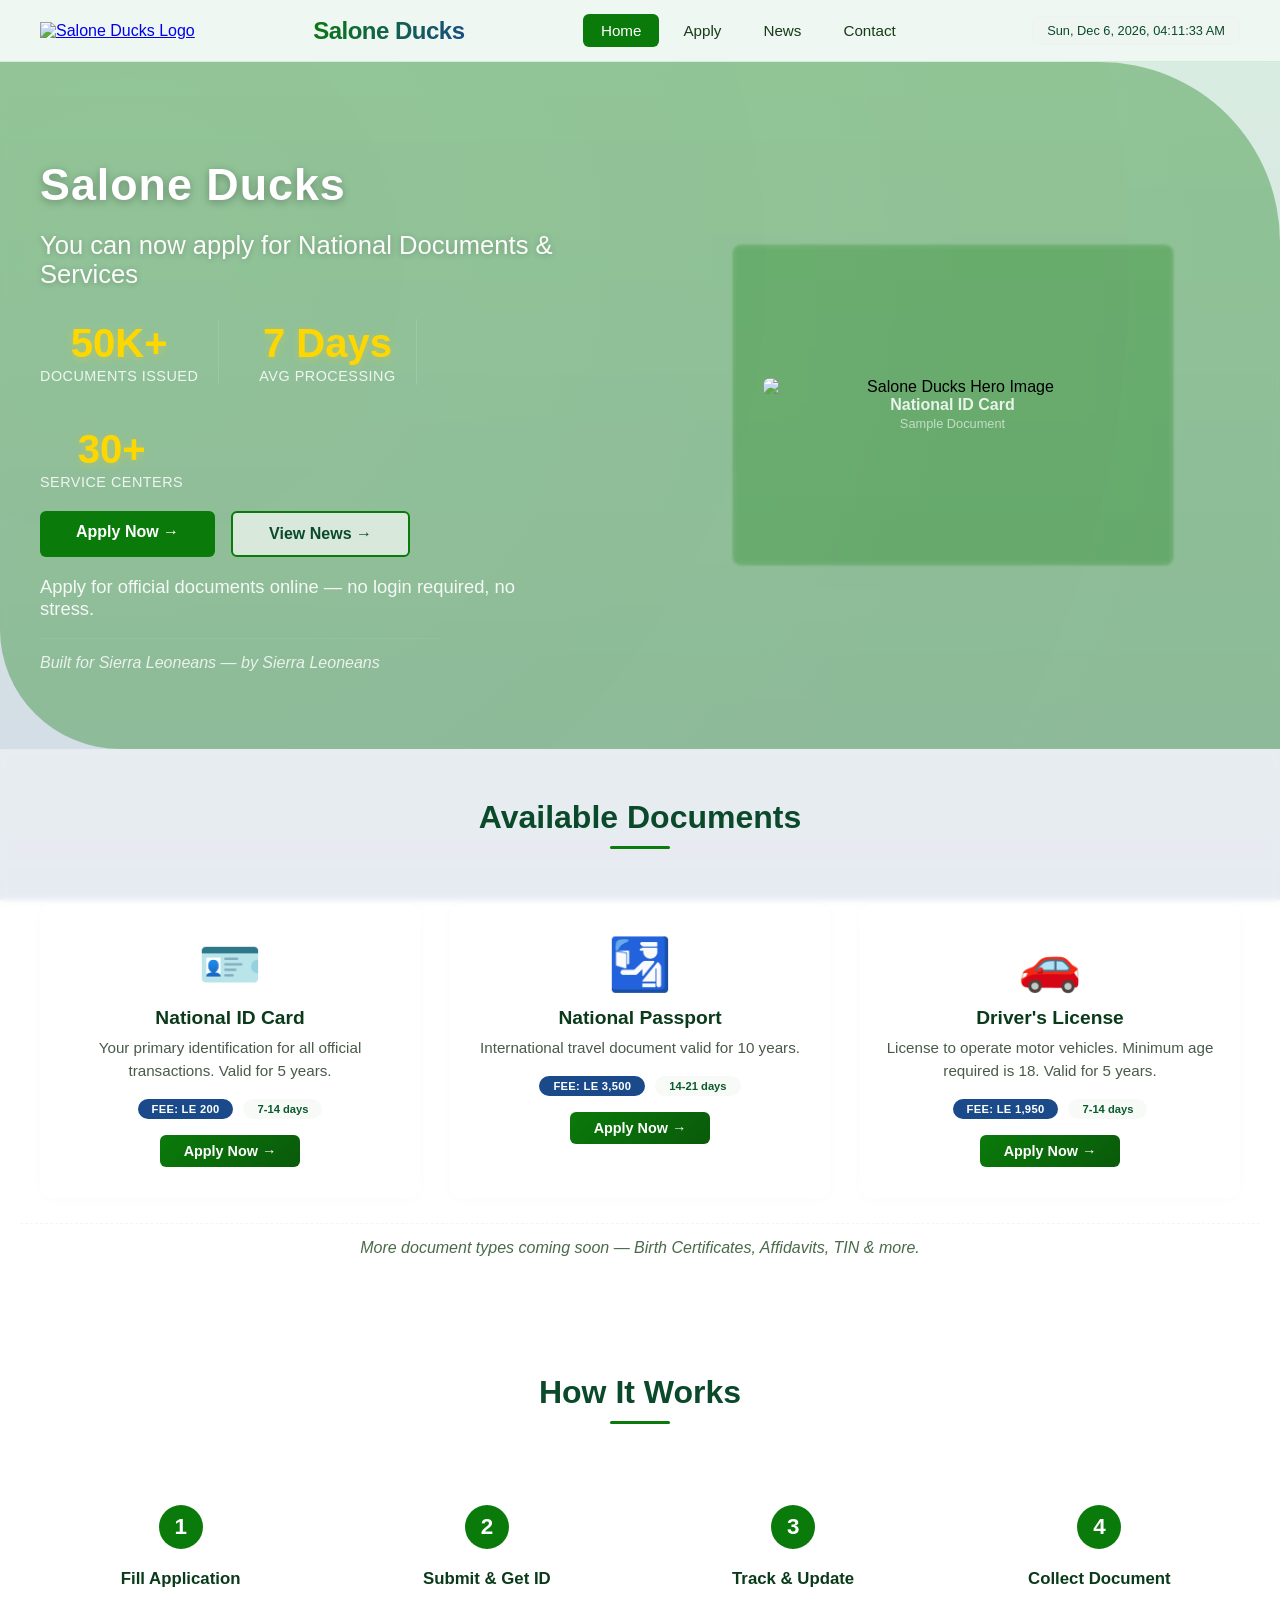
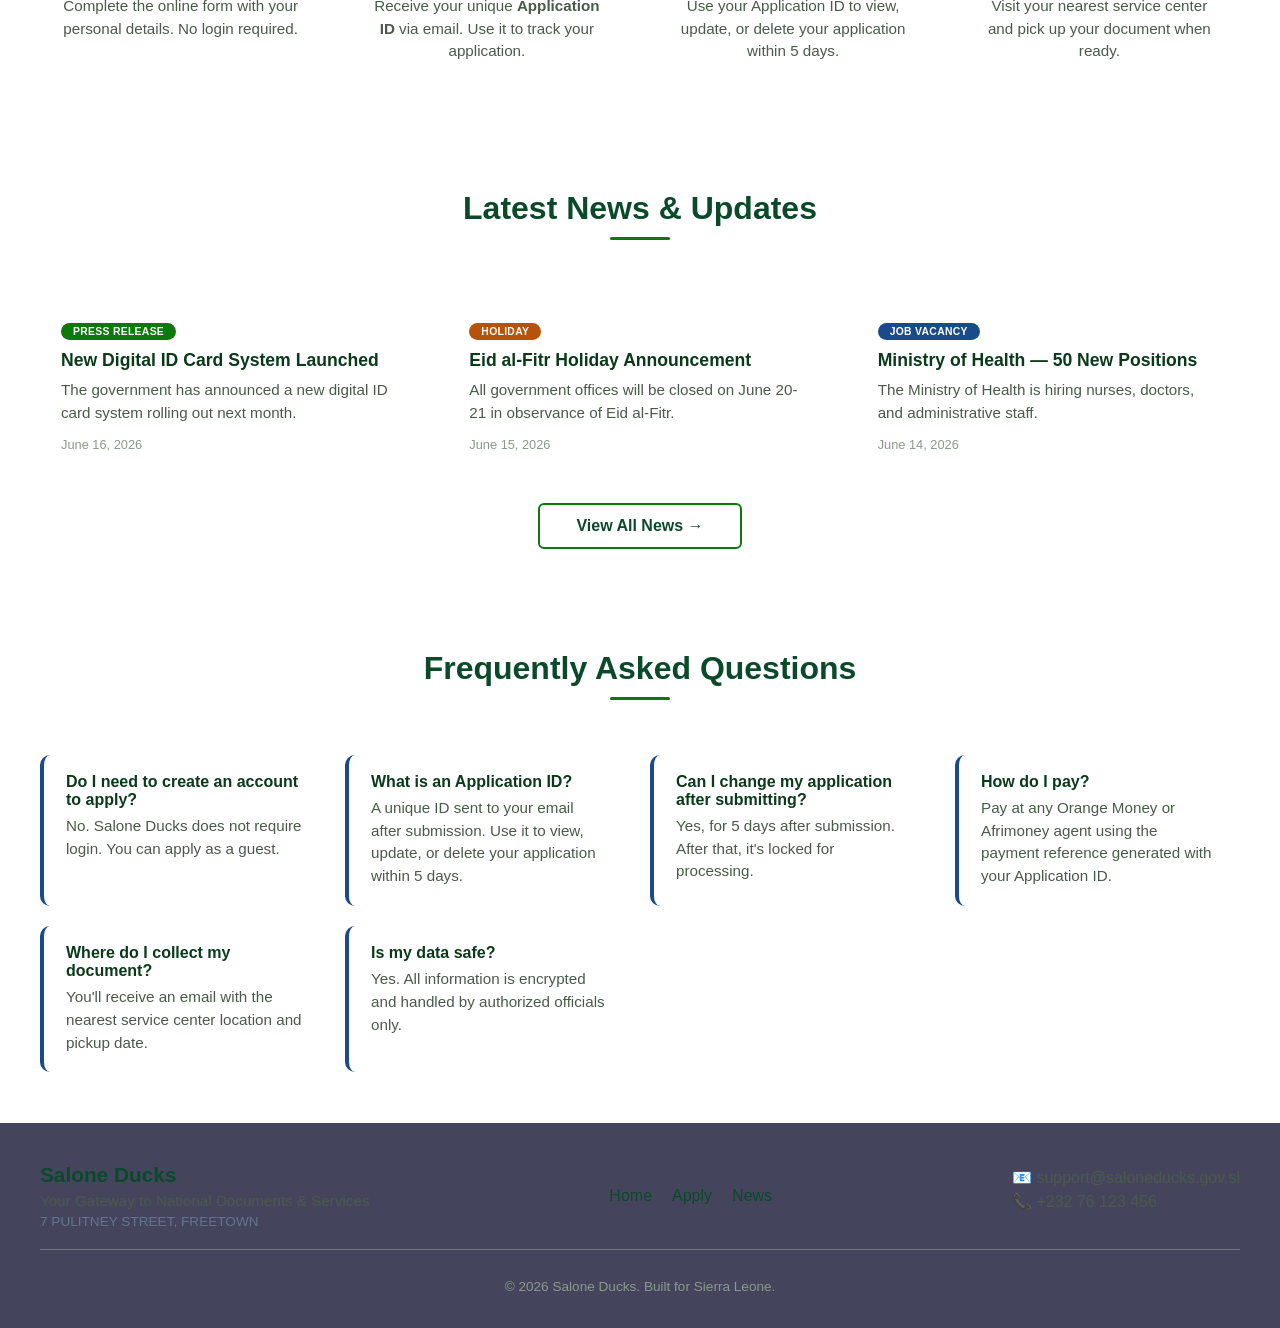
==== commit 43bc6ae8: "Add files via upload" ====
--- a/index.html
+++ b/index.html
@@ -10,13 +10,15 @@
 
 <header>
     <nav class="navbar">
+        <div><a href="index.html"><img src="img/logo.png" alt="Salone Ducks Logo"></a></div>
         <div class="nav-brand">
-            <h1>🇸🇱 Salone Ducks</h1>
+            <h1>Salone Ducks</h1>
         </div>
         <ul class="nav-menu">
             <li><a href="index.html" class="active">Home</a></li>
             <li><a href="application.html">Apply</a></li>
             <li><a href="news.html">News</a></li>
+            <li><a href="contact.html">Contact</a></li>
         </ul>
         <div class="nav-clock" id="liveClock">
             <span id="clockDisplay">Loading time...</span>
@@ -29,14 +31,13 @@
 
 <div class="main-wrapper">
 
-    <!-- ===== HERO SECTION — UPDATED ===== -->
+    <!-- ===== HERO SECTION ===== -->
     <section class="hero">
         <div class="hero-grid">
-            <!-- LEFT COLUMN: Content with green background -->
             <div class="hero-content">
-                <h1>🇸🇱 Salone Ducks</h1>
-                <h2>Your Gateway to National Documents &amp; Services</h2>
-                <p>Apply for official documents online — no login required, no stress.</p>
+                <h1>Salone Ducks</h1>
+                <h2>You can now apply for National Documents &amp; Services</h2>
+                
                 
                 <div class="hero-stats">
                     <div class="stat-item">
@@ -57,24 +58,59 @@
                     <a href="application.html" class="btn-primary">Apply Now →</a>
                     <a href="news.html" class="btn-secondary">View News →</a>
                 </div>
-
-                <p class="hero-sub">🇸🇱 Built for Sierra Leoneans — by Sierra Leoneans</p>
-            </div>
-
-            <!-- RIGHT COLUMN: Image with NO background, just shadow + solid border -->
+                <p>Apply for official documents online — no login required, no stress.</p>
+                <p class="hero-sub">Built for Sierra Leoneans — by Sierra Leoneans</p>
+            </div>
+
             <div class="hero-image">
                 <div class="image-placeholder">
-                    <!-- Replace the src with your actual hero image -->
-                    <img src="img/logo.jpg" alt="Salone Ducks Hero Image" class="hero-img">
-                    <!-- If you don't have an image yet, uncomment the line below and comment out the img tag above -->
-                    <!-- <span class="placeholder-icon">🪪</span> -->
-                </div>
-            </div>
-        </div>
+                    <img src="img/hero1.jpg" alt="Salone Ducks Hero Image" class="hero-img">
+                    <p>National ID Card<br><span class="placeholder-sub">Sample Document</span></p>
+                </div>
+            </div>
+        </div>
+    </section>
+
+    <!-- ===== AVAILABLE DOCUMENTS ===== -->
+    <section class="info-section services-section">
+        <h2 class="section-title">Available Documents</h2>
+        <div class="services-grid">
+            <div class="service-card">
+                <div class="service-icon">🪪</div>
+                <h3>National ID Card</h3>
+                <p>Your primary identification for all official transactions. Valid for 5 years.</p>
+                <div class="service-meta">
+                    <span class="service-badge paid">Fee: Le 200</span>
+                    <span class="service-time">7-14 days</span>
+                </div>
+                <a href="application.html?doc=id" class="service-btn">Apply Now →</a>
+            </div>
+            <div class="service-card">
+                <div class="service-icon">🛂</div>
+                <h3>National Passport</h3>
+                <p>International travel document valid for 10 years.</p>
+                <div class="service-meta">
+                    <span class="service-badge paid">Fee: Le 3,500</span>
+                    <span class="service-time">14-21 days</span>
+                </div>
+                <a href="application.html?doc=passport" class="service-btn">Apply Now →</a>
+            </div>
+            <div class="service-card">
+                <div class="service-icon">🚗</div>
+                <h3>Driver's License</h3>
+                <p>License to operate motor vehicles. Minimum age required is 18. Valid for 5 years.</p>
+                <div class="service-meta">
+                    <span class="service-badge paid">Fee: Le 1,950</span>
+                    <span class="service-time">7-14 days</span>
+                </div>
+                <a href="application.html?doc=license" class="service-btn">Apply Now →</a>
+            </div>
+        </div>
+        <p class="more-services"><em>More document types coming soon — Birth Certificates, Affidavits, TIN &amp; more.</em></p>
     </section>
 
     <!-- ===== HOW IT WORKS ===== -->
-    <section class="info-section">
+    <section class="info-section steps-section">
         <h2 class="section-title">How It Works</h2>
         <div class="steps-grid">
             <div class="step-card">
@@ -100,105 +136,36 @@
         </div>
     </section>
 
-    <!-- ===== AVAILABLE DOCUMENTS ===== -->
-    <section class="info-section documents-section">
-        <h2 class="section-title">Available Documents</h2>
-        <div class="documents-grid">
-            <div class="doc-card">
-                <span class="doc-icon">🪪</span>
-                <h3>National ID Card</h3>
-                <p>Your primary identification for all official transactions. 5-year renewal.</p>
-                <span class="doc-badge paid">Free</span>
-                <span class="doc-time">7-14 days</span>
-                <a href="application.html?doc=id" class="doc-apply-btn">Apply Now</a>
-            </div>
-            <div class="doc-card">
-                <span class="doc-icon">🛂</span>
-                <h3>National Passport</h3>
-                <p>International travel document valid for 10 years. English &amp; French.</p>
-                <span class="doc-badge paid">Fee: Le 500</span>
-                <span class="doc-time">14-21 days</span>
-                <a href="application.html?doc=passport" class="doc-apply-btn">Apply Now</a>
-            </div>
-            <div class="doc-card">
-                <span class="doc-icon">🚗</span>
-                <h3>Driver's License</h3>
-                <p>License to operate motor vehicles. Minimum age: 18. 5-year renewal.</p>
-                <span class="doc-badge paid">Fee: Le 350</span>
-                <span class="doc-time">7-14 days</span>
-                <a href="application.html?doc=license" class="doc-apply-btn">Apply Now</a>
-            </div>
-        </div>
-        <p class="more-docs"><em>More document types coming soon — Birth Certificates, Affidavits, TIN &amp; more.</em></p>
-    </section>
-
-    <!-- ===== WHY USE SALONE DUCKS ===== -->
-    <section class="info-section benefits-section">
-        <h2 class="section-title">Why Use Salone Ducks?</h2>
-        <div class="benefits-grid">
-            <div class="benefit-card">
-                <span class="benefit-icon">🚫</span>
-                <h3>No Login Required</h3>
-                <p>Apply without creating an account. Just fill the form and submit.</p>
-            </div>
-            <div class="benefit-card">
-                <span class="benefit-icon">🔑</span>
-                <h3>Application ID</h3>
-                <p>Get a unique ID to track, update, or delete your application within 5 days.</p>
-            </div>
-            <div class="benefit-card">
-                <span class="benefit-icon">📱</span>
-                <h3>Email Updates</h3>
-                <p>Receive email notifications with your Application ID, fee, and pickup info.</p>
-            </div>
-            <div class="benefit-card">
-                <span class="benefit-icon">🔒</span>
-                <h3>Secure &amp; Trusted</h3>
-                <p>Your data is protected. Applications processed by authorized officials.</p>
-            </div>
-            <div class="benefit-card">
-                <span class="benefit-icon">⏱️</span>
-                <h3>Faster Processing</h3>
-                <p>Reduced waiting times — get your documents in days, not weeks.</p>
-            </div>
-            <div class="benefit-card">
-                <span class="benefit-icon">📢</span>
-                <h3>News &amp; Job Alerts</h3>
-                <p>Subscribe to receive notifications about national news and government jobs.</p>
-            </div>
-        </div>
-    </section>
-
-    <!-- ===== LATEST NEWS & UPDATES ===== -->
-    <section class="info-section news-preview-section">
+    <!-- ===== LATEST NEWS ===== -->
+    <section class="info-section news-section">
         <h2 class="section-title">Latest News &amp; Updates</h2>
-        <div class="news-preview-grid">
-            <div class="news-preview-card">
+        <div class="news-grid">
+            <div class="news-card">
                 <span class="news-tag press">Press Release</span>
                 <h3>New Digital ID Card System Launched</h3>
                 <p>The government has announced a new digital ID card system rolling out next month.</p>
                 <span class="news-date">June 16, 2026</span>
             </div>
-            <div class="news-preview-card">
+            <div class="news-card">
                 <span class="news-tag holiday">Holiday</span>
                 <h3>Eid al-Fitr Holiday Announcement</h3>
                 <p>All government offices will be closed on June 20-21 in observance of Eid al-Fitr.</p>
                 <span class="news-date">June 15, 2026</span>
             </div>
-            <div class="news-preview-card">
+            <div class="news-card">
                 <span class="news-tag job">Job Vacancy</span>
                 <h3>Ministry of Health — 50 New Positions</h3>
                 <p>The Ministry of Health is hiring nurses, doctors, and administrative staff.</p>
                 <span class="news-date">June 14, 2026</span>
             </div>
         </div>
-        <div class="news-preview-actions">
+        <div class="news-actions">
             <a href="news.html" class="btn-secondary">View All News →</a>
         </div>
     </section>
 
     <!-- ===== FAQ ===== -->
-    <section class="info-section trust-section">
+    <section class="info-section faq-section">
         <h2 class="section-title">Frequently Asked Questions</h2>
         <div class="faq-grid">
             <div class="faq-item">
@@ -228,15 +195,13 @@
         </div>
     </section>
 
-
-
-</div>
     <!-- ===== FOOTER ===== -->
     <footer class="site-footer">
         <div class="footer-content">
             <div class="footer-brand">
-                <h3>🇸🇱 Salone Ducks</h3>
+                <h3>Salone Ducks</h3>
                 <p>Your Gateway to National Documents &amp; Services</p>
+                <p style="color:#64748b; font-size:0.85rem; margin-top:5px;">7 PULITNEY STREET, FREETOWN</p>
             </div>
             <div class="footer-links">
                 <a href="index.html">Home</a>
@@ -252,6 +217,9 @@
             <p>&copy; 2026 Salone Ducks. Built for Sierra Leone.</p>
         </div>
     </footer>
+
+</div>
+
 <script src="script.js"></script>
 </body>
 </html>
--- a/style.css
+++ b/style.css
@@ -3,7 +3,8 @@
    ============================================================ */
 body {
     font-family: 'Segoe UI', Tahoma, Geneva, Verdana, sans-serif;
-    background-image: linear-gradient(rgba(5, 139, 50, 0.35), rgba(8, 52, 122, 0.45)), url('img/background.jpg');
+    background-image: linear-gradient(rgba(5, 139, 50, 0.15), rgba(8, 52, 122, 0.18)), 
+                     url('img/background.jpg');
     background-size: cover;
     background-position: center;
     background-attachment: fixed;
@@ -14,14 +15,14 @@
 }
 
 /* ============================================================
-   HEADER — FULL WIDTH, STICKY
+   HEADER — FULL WIDTH
    ============================================================ */
 header {
     width: 100%;
-    background: rgba(255, 255, 255, 0.92);
-    backdrop-filter: blur(12px);
-    -webkit-backdrop-filter: blur(12px);
-    border-bottom: 3px solid rgba(10, 122, 10, 0.3);
+    background: rgba(255, 255, 255, 0.55);
+    backdrop-filter: blur(6px);
+    -webkit-backdrop-filter: blur(6px);
+    border-bottom: 1px solid rgba(10, 122, 10, 0.10);
     position: sticky;
     top: 0;
     z-index: 100;
@@ -33,7 +34,7 @@
     display: flex;
     justify-content: space-between;
     align-items: center;
-    padding: 12px 0;
+    padding: 14px 0;
     flex-wrap: wrap;
     gap: 15px;
     max-width: 1200px;
@@ -42,7 +43,7 @@
 
 .nav-brand h1 {
     margin: 0;
-    font-size: 1.6rem;
+    font-size: 1.5rem;
     font-weight: 700;
     background: linear-gradient(135deg, #0a7a0a, #1a4a8a);
     -webkit-background-clip: text;
@@ -51,12 +52,20 @@
     letter-spacing: -0.5px;
 }
 
+.navbar img {
+    position: relative;
+    width: 80%;
+    height: 50px;
+    object-fit: fill;
+    transition: transform 0.3s;
+}
+
 .nav-menu {
     display: flex;
     list-style: none;
     margin: 0;
     padding: 0;
-    gap: 8px;
+    gap: 6px;
     flex-wrap: wrap;
 }
 
@@ -69,149 +78,202 @@
     padding: 8px 18px;
     color: #1a3a1a;
     text-decoration: none;
-    font-weight: 600;
+    font-weight: 500;
     font-size: 0.95rem;
-    border-radius: 8px;
+    border-radius: 6px;
     transition: all 0.2s;
-    position: relative;
-}
-
-.nav-menu a:hover,
+}
+
+.nav-menu a:hover{
+    transform: translateY(-3px);
+    box-shadow: 0 6px 20px rgba(15, 18, 223, 0.4);
+    color: #1609ce;
+
+}
 .nav-menu a.active {
-    background: linear-gradient(135deg, #0a7a0a, #1a4a8a);
+    background: #0a7a0a;
     color: #ffffff;
-    transform: translateY(-2px);
-    box-shadow: 0 4px 12px rgba(10, 122, 10, 0.25);
-}
-
-.nav-menu a::after {
-    content: '';
-    position: absolute;
-    bottom: 4px;
-    left: 50%;
-    width: 0;
-    height: 2px;
-    background: #0a7a0a;
-    transition: all 0.3s;
-    transform: translateX(-50%);
-}
-
-.nav-menu a:hover::after,
-.nav-menu a.active::after {
-    width: 60%;
-}
-
-/* Mobile hamburger */
+}
+
+.nav-clock {
+    font-size: 0.8rem;
+    color: #0a4a2a;
+    font-weight: 500;
+    background: rgba(240, 245, 240, 0.30);
+    padding: 6px 14px;
+    border-radius: 6px;
+    white-space: nowrap;
+    border: 1px solid rgba(220, 232, 224, 0.15);
+}
+
 .nav-toggle {
     display: none;
     flex-direction: column;
-    gap: 5px;
+    gap: 4px;
     background: none;
     border: none;
-    padding: 8px;
+    padding: 6px;
     cursor: pointer;
-    width: 40px;
-    height: 40px;
-    justify-content: center;
-    align-items: center;
 }
 
 .nav-toggle span {
     display: block;
-    width: 28px;
-    height: 3px;
+    width: 26px;
+    height: 2.5px;
     background: #0a3a1a;
     border-radius: 4px;
     transition: all 0.3s;
 }
 
-/* Navbar Clock */
-.nav-clock {
-    font-size: 0.85rem;
-    color: #0a4a2a;
-    font-weight: 600;
-    background: rgba(240, 245, 240, 0.8);
-    padding: 6px 14px;
-    border-radius: 8px;
-    white-space: nowrap;
-    border: 1px solid rgba(220, 232, 224, 0.6);
-}
-
-/* ============================================================
-   MAIN WRAPPER
+/* ============================================================
+   MAIN WRAPPER — FULL WIDTH SECTIONS
    ============================================================ */
 .main-wrapper {
     width: 100%;
-    max-width: 1200px;
-    margin: 0 auto;
-    padding: 20px;
+    padding: 0;
     box-sizing: border-box;
     display: flex;
     flex-direction: column;
-    gap: 25px;
-}
-
-/* ============================================================
-   ALL SECTIONS — Semi-Transparent
+    gap: 0;
+}
+
+/* ============================================================
+   ALL SECTIONS — FULL WIDTH, 35% MORE TRANSPARENT
    ============================================================ */
 .hero,
-.info-section,
-.site-footer {
+.info-section {
     width: 100%;
-    background: rgba(255, 255, 255, 0.88);
-    backdrop-filter: blur(8px);
-    -webkit-backdrop-filter: blur(8px);
-    border-radius: 16px;
-    box-shadow: 0 4px 24px rgba(0, 0, 0, 0.08);
-    border: 1px solid rgba(255, 255, 255, 0.3);
+    padding: 50px 20px;
     box-sizing: border-box;
-    padding: 40px 35px;
-}
-
-/* ============================================================
-   HERO — TWO COLUMN LAYOUT (UPDATED)
-   ============================================================ */
+}
+
+/* Inner content container for each section */
+.hero-grid,
+.services-grid,
+.steps-grid,
+.benefits-grid,
+.news-grid,
+.faq-grid {
+    max-width: 1200px;
+    margin: 0 auto;
+    width: 100%;
+    box-sizing: border-box;
+}
+
+/* Section backgrounds with 35% MORE transparency */
 .hero {
-    background: transparent;
-    backdrop-filter: none;
-    -webkit-backdrop-filter: none;
-    border: none;
-    box-shadow: none;
-    padding: 0;
-}
-
-.hero-grid {
-    display: grid;
-    grid-template-columns: 1fr 1fr;
-    gap: 50px;
-    align-items: center;
-    max-width: 1100px;
-    margin: 0 auto;
-    position: relative;
-}
-
-/* ===== LEFT COLUMN — Green Background ===== */
-.hero-content {
-    background: rgba(10, 122, 10, 0.75);
-    backdrop-filter: blur(8px);
-    -webkit-backdrop-filter: blur(8px);
-    border-radius: 16px;
-    padding: 40px 35px;
-    border: 1px solid rgba(255, 255, 255, 0.15);
+    background: rgba(10, 122, 10, 0.35);
+    backdrop-filter: blur(3px);
+    -webkit-backdrop-filter: blur(3px);
+    border-bottom: 1px solid rgba(255, 255, 255, 0.04);
+    border-top-right-radius: 180px;
+    border-bottom-left-radius: 120px;
+    padding: 60px 20px;
     position: relative;
     overflow: hidden;
-    text-align: left;
-}
-
-.hero-content::before {
+}
+
+.hero::before {
     content: '';
     position: absolute;
     top: -50%;
     left: -50%;
     width: 200%;
     height: 200%;
-    background: radial-gradient(circle at 30% 40%, rgba(255, 255, 255, 0.08) 0%, transparent 60%);
+    background: radial-gradient(circle at 30% 40%, rgba(255, 255, 255, 0.02) 0%, transparent 60%);
     pointer-events: none;
+}
+
+.info-section {
+    background: rgba(255, 255, 255, 0.40);
+    backdrop-filter: blur(3px);
+    -webkit-backdrop-filter: blur(3px);
+    border-bottom: 1px solid rgba(255, 255, 255, 0.06);
+    padding: 50px 20px;
+}
+
+.info-section:nth-child(even) {
+    background: rgba(255, 255, 255, 0.45);
+}
+
+/* ============================================================
+   FOOTER — Unchanged (Keep original transparency)
+   ============================================================ */
+.site-footer {
+    width: 100%;
+    background: rgba(28, 29, 58, 0.82);
+    backdrop-filter: blur(6px);
+    -webkit-backdrop-filter: blur(6px);
+    padding: 40px 20px 20px;
+    box-sizing: border-box;
+}
+
+.footer-content {
+    display: flex;
+    justify-content: space-between;
+    flex-wrap: wrap;
+    gap: 30px;
+    max-width: 1200px;
+    margin: 0 auto;
+    padding-bottom: 20px;
+    border-bottom: 1px solid rgba(232, 240, 232, 0.30);
+}
+
+.footer-brand h3 {
+    margin: 0 0 5px 0;
+    color: #0a4a2a;
+    font-size: 1.3rem;
+}
+
+.footer-brand p {
+    margin: 0;
+    color: #4a5a4a;
+    font-size: 0.95rem;
+}
+
+.footer-links {
+    display: flex;
+    gap: 20px;
+    align-items: center;
+}
+
+.footer-links a {
+    color: #0a4a2a;
+    text-decoration: none;
+    font-weight: 500;
+}
+
+.footer-links a:hover {
+    color: #0a7a0a;
+}
+
+.footer-contact p {
+    margin: 5px 0;
+    color: #4a5a4a;
+}
+
+.footer-bottom {
+    text-align: center;
+    padding-top: 15px;
+    color: #8a9a8a;
+    font-size: 0.85rem;
+}
+
+/* ============================================================
+   HERO — TWO COLUMN
+   ============================================================ */
+.hero-grid {
+    display: grid;
+    grid-template-columns: 1fr 1fr;
+    gap: 50px;
+    align-items: center;
+    max-width: 1200px;
+    margin: 0 auto;
+    position: relative;
+}
+
+.hero-content {
+    text-align: left;
 }
 
 .hero-content h1 {
@@ -221,7 +283,6 @@
     letter-spacing: 1px;
     text-shadow: 0 2px 8px rgba(0, 0, 0, 0.3);
     color: white;
-    position: relative;
 }
 
 .hero-content h2 {
@@ -231,7 +292,6 @@
     opacity: 0.95;
     text-shadow: 0 1px 6px rgba(0, 0, 0, 0.25);
     color: white;
-    position: relative;
 }
 
 .hero-content p {
@@ -239,7 +299,6 @@
     opacity: 0.9;
     max-width: 500px;
     color: white;
-    position: relative;
 }
 
 .hero-content .hero-stats {
@@ -248,13 +307,12 @@
     margin: 30px 0 20px 0;
     display: flex;
     flex-wrap: wrap;
-    position: relative;
 }
 
 .hero-content .stat-item {
     text-align: center;
     padding: 0 20px 0 0;
-    border-right: 1px solid rgba(255, 255, 255, 0.2);
+    border-right: 1px solid rgba(255, 255, 255, 0.12);
 }
 
 .hero-content .stat-item:last-child {
@@ -280,11 +338,10 @@
 
 .hero-content .hero-actions {
     display: flex;
-    gap: 20px;
+    gap: 16px;
     justify-content: flex-start;
     margin: 20px 0 15px 0;
     flex-wrap: wrap;
-    position: relative;
 }
 
 .hero-content .hero-sub {
@@ -292,14 +349,13 @@
     margin-top: 15px;
     opacity: 0.8;
     font-style: italic;
-    position: relative;
-    border-top: 1px solid rgba(255, 255, 255, 0.15);
+    border-top: 1px solid rgba(255, 255, 255, 0.08);
     padding-top: 15px;
     max-width: 400px;
     color: white;
 }
 
-/* ===== RIGHT COLUMN — No Background, Just Shadow + Border ===== */
+/* ===== HERO IMAGE ===== */
 .hero-image {
     display: flex;
     justify-content: center;
@@ -307,23 +363,45 @@
 }
 
 .image-placeholder {
-    background: transparent;
-    backdrop-filter: none;
-    -webkit-backdrop-filter: none;
-    border-radius: 16px;
-    padding: 0;
+    background: rgba(255, 255, 255, 0.05);
+    backdrop-filter: blur(3px);
+    -webkit-backdrop-filter: blur(3px);
+    border-radius: 12px;
+    padding: 30px;
     text-align: center;
-    border: 3px solid rgba(255, 255, 255, 0.6);
-    box-shadow: 0 8px 40px rgba(0, 0, 0, 0.25), 0 0 0 1px rgba(255, 255, 255, 0.1) inset;
+    border: 2px solid rgba(255, 255, 255, 0.08);
     width: 100%;
-    max-width: 400px;
-    overflow: hidden;
+    max-width: 380px;
+    min-height: 260px;
+    display: flex;
+    flex-direction: column;
+    justify-content: center;
+    align-items: center;
     transition: all 0.3s;
 }
 
 .image-placeholder:hover {
-    box-shadow: 0 12px 60px rgba(0, 0, 0, 0.35);
-    border-color: rgba(255, 255, 255, 0.8);
+    background: rgba(255, 255, 255, 0.10);
+    border-color: rgba(255, 255, 255, 0.15);
+}
+
+.placeholder-icon {
+    font-size: 4.5rem;
+    display: block;
+    margin-bottom: 10px;
+}
+
+.image-placeholder p {
+    color: rgba(255, 255, 255, 0.85);
+    font-size: 1rem;
+    font-weight: 600;
+    margin: 0;
+}
+
+.image-placeholder .placeholder-sub {
+    font-weight: 400;
+    font-size: 0.8rem;
+    opacity: 0.7;
 }
 
 .hero-img {
@@ -331,14 +409,7 @@
     height: auto;
     display: block;
     object-fit: cover;
-}
-
-/* Fallback icon if image is missing */
-.placeholder-icon {
-    font-size: 5rem;
-    display: block;
-    padding: 40px 20px;
-    color: rgba(255, 255, 255, 0.7);
+    border-radius: 8px;
 }
 
 /* ============================================================
@@ -346,37 +417,35 @@
    ============================================================ */
 .btn-primary {
     display: inline-block;
-    padding: 14px 40px;
-    background: linear-gradient(135deg, #0a7a0a, #0a5a0a);
+    padding: 12px 36px;
+    background: #0a7a0a;
     color: white;
     text-decoration: none;
-    font-weight: 700;
-    font-size: 1.1rem;
-    border-radius: 8px;
-    box-shadow: 0 4px 14px rgba(10, 122, 10, 0.3);
+    font-weight: 600;
+    font-size: 1rem;
+    border-radius: 6px;
     transition: all 0.2s;
     border: none;
     cursor: pointer;
 }
 
 .btn-primary:hover {
-    background: linear-gradient(135deg, #0a8a0a, #0a4a0a);
-    box-shadow: 0 6px 20px rgba(10, 122, 10, 0.4);
+    background: #0a5a0a;
     transform: translateY(-2px);
+    box-shadow: 0 4px 16px rgba(10, 122, 10, 0.35);
 }
 
 .btn-secondary {
     display: inline-block;
-    padding: 14px 40px;
-    background: rgba(255, 255, 255, 0.9);
+    padding: 12px 36px;
+    background: rgba(255, 255, 255, 0.65);
     color: #0a4a2a;
     text-decoration: none;
-    font-weight: 700;
-    font-size: 1.1rem;
-    border-radius: 8px;
+    font-weight: 600;
+    font-size: 1rem;
+    border-radius: 6px;
     border: 2px solid #0a7a0a;
     transition: all 0.2s;
-    backdrop-filter: blur(4px);
     cursor: pointer;
 }
 
@@ -395,7 +464,7 @@
     font-size: 2rem;
     font-weight: 700;
     margin-top: 0;
-    margin-bottom: 35px;
+    margin-bottom: 40px;
     padding-bottom: 15px;
     position: relative;
 }
@@ -403,164 +472,91 @@
 .section-title::after {
     content: '';
     display: block;
-    width: 80px;
-    height: 4px;
-    background: linear-gradient(90deg, #0a7a0a, #1a4a8a);
+    width: 60px;
+    height: 3px;
+    background: #0a7a0a;
     margin: 10px auto 0;
     border-radius: 4px;
 }
 
 /* ============================================================
-   GRIDS
-   ============================================================ */
-.steps-grid,
-.benefits-grid,
-.documents-grid,
-.faq-grid,
-.news-preview-grid {
+   SERVICES / DOCUMENTS
+   ============================================================ */
+.services-grid {
     display: grid;
-    gap: 25px;
-}
-
-.steps-grid {
-    grid-template-columns: repeat(auto-fit, minmax(200px, 1fr));
-}
-
-.benefits-grid {
-    grid-template-columns: repeat(auto-fit, minmax(250px, 1fr));
-}
-
-.documents-grid {
-    grid-template-columns: repeat(auto-fit, minmax(220px, 1fr));
-}
-
-.faq-grid {
     grid-template-columns: repeat(auto-fit, minmax(280px, 1fr));
-}
-
-.news-preview-grid {
-    grid-template-columns: repeat(auto-fit, minmax(280px, 1fr));
-}
-
-/* ============================================================
-   CARDS
-   ============================================================ */
-.step-card,
-.benefit-card,
-.doc-card,
-.faq-item,
-.news-preview-card {
-    background: rgba(255, 255, 255, 0.7);
-    backdrop-filter: blur(4px);
-    -webkit-backdrop-filter: blur(4px);
+    gap: 30px;
+}
+
+.service-card {
+    background: rgba(255, 255, 255, 0.30);
+    backdrop-filter: blur(3px);
+    -webkit-backdrop-filter: blur(3px);
     border-radius: 12px;
-    border: 1px solid rgba(255, 255, 255, 0.4);
-    box-shadow: 0 2px 12px rgba(0, 0, 0, 0.04);
-    padding: 25px 20px;
-    transition: all 0.2s;
-}
-
-.step-card {
+    border: 1px solid rgba(255, 255, 255, 0.12);
+    padding: 30px 25px;
     text-align: center;
-    border-bottom: 4px solid #0a7a0a;
-}
-
-.step-card:hover,
-.benefit-card:hover {
-    transform: translateY(-3px);
-    box-shadow: 0 6px 20px rgba(0, 0, 0, 0.08);
-}
-
-.step-number {
-    display: inline-block;
-    background: linear-gradient(135deg, #0a7a0a, #0a5a0a);
-    color: white;
-    font-size: 1.6rem;
-    font-weight: 800;
-    width: 50px;
-    height: 50px;
-    line-height: 50px;
-    border-radius: 50%;
+    transition: all 0.3s;
+    box-shadow: 0 2px 12px rgba(0, 0, 0, 0.02);
+}
+
+.service-card:hover {
+    transform: translateY(-15px);
+    box-shadow: 0 6px 20px rgba(0, 0, 0, 0.4);
+}
+
+.service-icon {
+    font-size: 3.2rem;
+    display: block;
     margin-bottom: 12px;
-    box-shadow: 0 4px 12px rgba(10, 122, 10, 0.3);
-}
-
-.step-card h3,
-.benefit-card h3,
-.doc-card h3,
-.news-preview-card h3 {
-    margin: 10px 0 6px 0;
+}
+
+.service-card h3 {
+    margin: 10px 0 8px 0;
     color: #0a3a1a;
-    font-size: 1.1rem;
-}
-
-.step-card p,
-.benefit-card p,
-.doc-card p,
-.news-preview-card p {
-    margin: 0;
+    font-size: 1.2rem;
+}
+
+.service-card p {
+    margin: 0 0 16px 0;
     color: #4a5a4a;
     font-size: 0.95rem;
     line-height: 1.5;
 }
 
-.benefit-icon,
-.doc-icon {
-    font-size: 2.8rem;
-    display: block;
-    margin-bottom: 10px;
-}
-
-/* ============================================================
-   DOCUMENT CARDS
-   ============================================================ */
-.doc-card {
-    text-align: center;
-    position: relative;
-}
-
-.doc-card::after {
-    content: '';
-    position: absolute;
-    top: 0;
-    left: 0;
-    right: 0;
-    height: 4px;
-    background: linear-gradient(90deg, #0a7a0a, #1a4a8a);
-    border-radius: 12px 12px 0 0;
-}
-
-.doc-badge {
+.service-meta {
+    display: flex;
+    justify-content: center;
+    gap: 10px;
+    flex-wrap: wrap;
+    margin-bottom: 16px;
+}
+
+.service-badge.paid {
     display: inline-block;
-    background: linear-gradient(135deg, #0a7a0a, #0a5a0a);
+    background: #1a4a8a;
     color: white;
-    padding: 5px 14px;
+    padding: 4px 14px;
     border-radius: 50px;
-    font-size: 0.75rem;
+    font-size: 0.7rem;
     font-weight: 700;
     text-transform: uppercase;
     letter-spacing: 0.3px;
-    margin-right: 5px;
-}
-
-.doc-badge.paid {
-    background: linear-gradient(135deg, #1a4a8a, #1a3a6a);
-}
-
-.doc-time {
+}
+
+.service-time {
     display: inline-block;
-    background: rgba(232, 240, 232, 0.8);
+    background: rgba(232, 240, 232, 0.35);
     color: #0a5a2a;
-    padding: 5px 14px;
+    padding: 4px 14px;
     border-radius: 50px;
-    font-size: 0.75rem;
+    font-size: 0.7rem;
     font-weight: 600;
 }
 
-.doc-apply-btn {
+.service-btn {
     display: inline-block;
-    margin-top: 15px;
-    padding: 8px 20px;
+    padding: 8px 24px;
     background: linear-gradient(135deg, #0a7a0a, #0a5a0a);
     color: white;
     text-decoration: none;
@@ -570,33 +566,152 @@
     transition: all 0.2s;
 }
 
-.doc-apply-btn:hover {
+.service-btn:hover {
     background: linear-gradient(135deg, #0a8a0a, #0a4a0a);
     transform: translateY(-2px);
 }
 
-.more-docs {
+.more-services {
     text-align: center;
     color: #4a6a4a;
     margin-top: 25px;
     font-style: italic;
     padding-top: 15px;
-    border-top: 1px dashed rgba(192, 208, 192, 0.6);
-}
-
-/* ============================================================
-   NEWS TAGS
-   ============================================================ */
-.news-tag {
+    border-top: 1px dashed rgba(192, 208, 192, 0.20);
+}
+
+/* ============================================================
+   STEPS
+   ============================================================ */
+.steps-grid {
+    display: grid;
+    grid-template-columns: repeat(auto-fit, minmax(200px, 1fr));
+    gap: 25px;
+}
+
+.step-card {
+    text-align: center;
+    padding: 25px 20px;
+    background: rgba(255, 255, 255, 0.28);
+    backdrop-filter: blur(3px);
+    -webkit-backdrop-filter: blur(3px);
+    border-radius: 12px;
+    border: 1px solid rgba(255, 255, 255, 0.10);
+    transition: all 0.3s;
+}
+
+.step-card:hover {
+    transform: translateY(-15px);
+    box-shadow: 0 6px 20px rgba(0, 0, 0, 0.4);
+}
+
+.step-number {
     display: inline-block;
     background: #0a7a0a;
     color: white;
+    font-size: 1.4rem;
+    font-weight: 800;
+    width: 44px;
+    height: 44px;
+    line-height: 44px;
+    border-radius: 50%;
+    margin-bottom: 10px;
+}
+
+.step-card h3 {
+    margin: 10px 0 6px 0;
+    color: #0a3a1a;
+    font-size: 1.05rem;
+}
+
+.step-card p {
+    margin: 0;
+    color: #4a5a4a;
+    font-size: 0.95rem;
+    line-height: 1.5;
+}
+
+/* ============================================================
+   BENEFITS
+   ============================================================ */
+.benefits-grid {
+    display: grid;
+    grid-template-columns: repeat(auto-fit, minmax(220px, 1fr));
+    gap: 25px;
+}
+
+.benefit-card {
+    text-align: center;
+    padding: 25px 20px;
+    background: rgba(255, 255, 255, 0.28);
+    backdrop-filter: blur(3px);
+    -webkit-backdrop-filter: blur(3px);
+    border-radius: 12px;
+    border: 1px solid rgba(255, 255, 255, 0.10);
+    transition: all 0.3s;
+}
+
+.benefit-card:hover {
+    transform: translateY(-15px);
+    box-shadow: 0 6px 20px rgba(0, 0, 0, 0.4);
+}
+
+.benefit-icon {
+    font-size: 2.5rem;
+    display: block;
+    margin-bottom: 10px;
+}
+
+.benefit-card h3 {
+    margin: 10px 0 6px 0;
+    color: #0a3a1a;
+    font-size: 1.05rem;
+}
+
+.benefit-card p {
+    margin: 0;
+    color: #4a5a4a;
+    font-size: 0.95rem;
+    line-height: 1.5;
+}
+
+/* ============================================================
+   NEWS
+   ============================================================ */
+.news-grid {
+    display: grid;
+    grid-template-columns: repeat(auto-fit, minmax(280px, 1fr));
+    gap: 25px;
+}
+
+.news-card {
+    background: rgba(255, 255, 255, 0.28);
+    backdrop-filter: blur(3px);
+    -webkit-backdrop-filter: blur(3px);
+    border-radius: 12px;
+    border: 1px solid rgba(255, 255, 255, 0.10);
+    padding: 25px 20px;
+    transition: all 0.3s;
+}
+
+.news-card:hover {
+    transform: translateY(-15px);
+    box-shadow: 0 6px 20px rgba(0, 0, 0, 0.4);
+}
+
+.news-tag {
+    display: inline-block;
     padding: 3px 12px;
     border-radius: 50px;
-    font-size: 0.7rem;
+    font-size: 0.65rem;
     font-weight: 700;
     text-transform: uppercase;
     letter-spacing: 0.3px;
+    color: white;
+}
+
+.news-tag.press {
+    background: #0a7a0a;
 }
 
 .news-tag.holiday {
@@ -607,18 +722,26 @@
     background: #1a4a8a;
 }
 
-.news-tag.press {
-    background: #0a7a0a;
+.news-card h3 {
+    margin: 10px 0 8px 0;
+    color: #0a3a1a;
+    font-size: 1.1rem;
+}
+
+.news-card p {
+    margin: 0 0 12px 0;
+    color: #4a5a4a;
+    font-size: 0.95rem;
+    line-height: 1.5;
 }
 
 .news-date {
     display: block;
     font-size: 0.8rem;
     color: #8a9a8a;
-    margin-top: 8px;
-}
-
-.news-preview-actions {
+}
+
+.news-actions {
     text-align: center;
     margin-top: 25px;
 }
@@ -626,14 +749,25 @@
 /* ============================================================
    FAQ
    ============================================================ */
+.faq-grid {
+    display: grid;
+    grid-template-columns: repeat(auto-fit, minmax(280px, 1fr));
+    gap: 20px;
+}
+
 .faq-item {
-    border-left: 5px solid #1a4a8a;
+    padding: 18px 22px;
+    background: rgba(255, 255, 255, 0.28);
+    backdrop-filter: blur(3px);
+    -webkit-backdrop-filter: blur(3px);
+    border-radius: 10px;
+    border-left: 4px solid #1a4a8a;
 }
 
 .faq-item h4 {
     margin: 0 0 6px 0;
     color: #0a3a1a;
-    font-size: 1.05rem;
+    font-size: 1rem;
 }
 
 .faq-item p {
@@ -644,85 +778,23 @@
 }
 
 /* ============================================================
-   FOOTER
-   ============================================================ */
-.site-footer {
-    padding: 30px 35px 20px;
-    margin-top: 10px;
-}
-
-.footer-content {
-    display: flex;
-    justify-content: space-between;
-    flex-wrap: wrap;
-    gap: 30px;
-    padding-bottom: 20px;
-    border-bottom: 1px solid rgba(232, 240, 232, 0.5);
-}
-
-.footer-brand h3 {
-    margin: 0 0 5px 0;
-    color: #0a4a2a;
-    font-size: 1.3rem;
-}
-
-.footer-brand p {
-    margin: 0;
-    color: #4a5a4a;
-}
-
-.footer-links {
-    display: flex;
-    gap: 20px;
-    align-items: center;
-}
-
-.footer-links a {
-    color: #0a4a2a;
-    text-decoration: none;
-    font-weight: 600;
-}
-
-.footer-links a:hover {
-    color: #0a7a0a;
-    text-decoration: underline;
-}
-
-.footer-contact p {
-    margin: 5px 0;
-    color: #4a5a4a;
-}
-
-.footer-bottom {
-    text-align: center;
-    padding-top: 15px;
-    color: #8a9a8a;
-    font-size: 0.9rem;
-}
-
-/* ============================================================
-   RESPONSIVE — TABLETS & MOBILE
-   ============================================================ */
-@media (max-width: 1024px) {
+   RESPONSIVE
+   ============================================================ */
+@media (max-width: 992px) {
     .hero-grid {
         gap: 30px;
     }
 
     .hero-content h1 {
-        font-size: 2.4rem;
+        font-size: 2.2rem;
     }
 
     .hero-content h2 {
         font-size: 1.3rem;
     }
-
-    .hero-content .stat-number {
-        font-size: 2rem;
-    }
 }
 
 @media (max-width: 768px) {
-    /* ===== HEADER ===== */
     header {
         padding: 0 12px;
     }
@@ -747,7 +819,7 @@
         width: 100%;
         padding: 12px 0 8px 0;
         gap: 4px;
-        border-top: 1px solid rgba(232, 240, 232, 0.6);
+        border-top: 1px solid rgba(232, 240, 232, 0.15);
         margin-top: 8px;
     }
 
@@ -759,37 +831,23 @@
         padding: 10px 16px;
         width: 100%;
         text-align: center;
-        border-radius: 8px;
-    }
-
-    .nav-menu a:hover,
-    .nav-menu a.active {
-        transform: none;
-    }
-
-    .nav-menu a::after {
-        display: none;
     }
 
     .nav-clock {
         font-size: 0.6rem;
-        padding: 3px 8px;
+        padding: 4px 10px;
         order: 2;
     }
 
-    /* ===== MAIN ===== */
-    .main-wrapper {
-        padding: 12px;
-        gap: 15px;
-    }
-
-    .info-section,
+    .hero,
+    .info-section {
+        padding: 30px 16px;
+    }
+
     .site-footer {
-        padding: 25px 18px;
-        border-radius: 12px;
-    }
-
-    /* ===== HERO ===== */
+        padding: 30px 16px 20px;
+    }
+
     .hero-grid {
         grid-template-columns: 1fr;
         gap: 30px;
@@ -798,7 +856,6 @@
 
     .hero-content {
         text-align: center;
-        padding: 30px 20px;
     }
 
     .hero-content p {
@@ -830,7 +887,12 @@
 
     .image-placeholder {
         max-width: 100%;
-        max-height: 300px;
+        min-height: 160px;
+        padding: 20px;
+    }
+
+    .placeholder-icon {
+        font-size: 3.5rem;
     }
 
     .hero-content h1 {
@@ -849,27 +911,26 @@
         font-size: 1.6rem;
     }
 
-    /* ===== SECTIONS ===== */
     .section-title {
         font-size: 1.4rem;
+        margin-bottom: 30px;
     }
 
     .section-title::after {
         width: 50px;
     }
 
+    .services-grid,
     .steps-grid,
     .benefits-grid,
-    .documents-grid,
-    .faq-grid,
-    .news-preview-grid {
+    .news-grid,
+    .faq-grid {
         grid-template-columns: 1fr;
     }
 
-    /* ===== BUTTONS ===== */
     .btn-primary,
     .btn-secondary {
-        padding: 12px 24px;
+        padding: 10px 24px;
         font-size: 0.95rem;
         width: 100%;
         text-align: center;
@@ -881,7 +942,6 @@
         width: 100%;
     }
 
-    /* ===== FOOTER ===== */
     .footer-content {
         flex-direction: column;
         text-align: center;
@@ -895,23 +955,16 @@
     .footer-contact {
         text-align: center;
     }
+}
+
+@media (max-width: 400px) {
+    .hero,
+    .info-section {
+        padding: 20px 12px;
+    }
 
     .site-footer {
-        padding: 18px 15px;
-    }
-}
-
-/* ============================================================
-   RESPONSIVE — SMALL PHONES
-   ============================================================ */
-@media (max-width: 400px) {
-    .main-wrapper {
-        padding: 8px;
-        gap: 12px;
-    }
-
-    .navbar {
-        padding: 8px 0;
+        padding: 20px 12px;
     }
 
     .nav-brand h1 {
@@ -920,7 +973,7 @@
 
     .nav-toggle span {
         width: 22px;
-        height: 2.5px;
+        height: 2px;
     }
 
     .nav-clock {
@@ -928,10 +981,6 @@
         padding: 2px 6px;
     }
 
-    .hero-content {
-        padding: 20px 14px;
-    }
-
     .hero-content h1 {
         font-size: 1.4rem;
     }
@@ -949,14 +998,14 @@
     }
 
     .hero-content .hero-stats {
-        gap: 10px;
+        gap: 8px;
         flex-direction: column;
         align-items: center;
     }
 
     .hero-content .stat-item {
         border-right: none;
-        border-bottom: 1px solid rgba(255, 255, 255, 0.1);
+        border-bottom: 1px solid rgba(255, 255, 255, 0.06);
         padding: 6px 0;
         width: 100%;
     }
@@ -966,12 +1015,12 @@
     }
 
     .image-placeholder {
-        max-height: 200px;
-    }
-
-    .info-section {
-        padding: 18px 12px;
-        border-radius: 10px;
+        min-height: 120px;
+        padding: 15px;
+    }
+
+    .placeholder-icon {
+        font-size: 2.8rem;
     }
 
     .section-title {
@@ -979,8 +1028,7 @@
         margin-bottom: 20px;
     }
 
-    .doc-card p,
-    .benefit-card p {
-        min-height: auto;
+    .service-card {
+        padding: 20px 16px;
     }
 }
